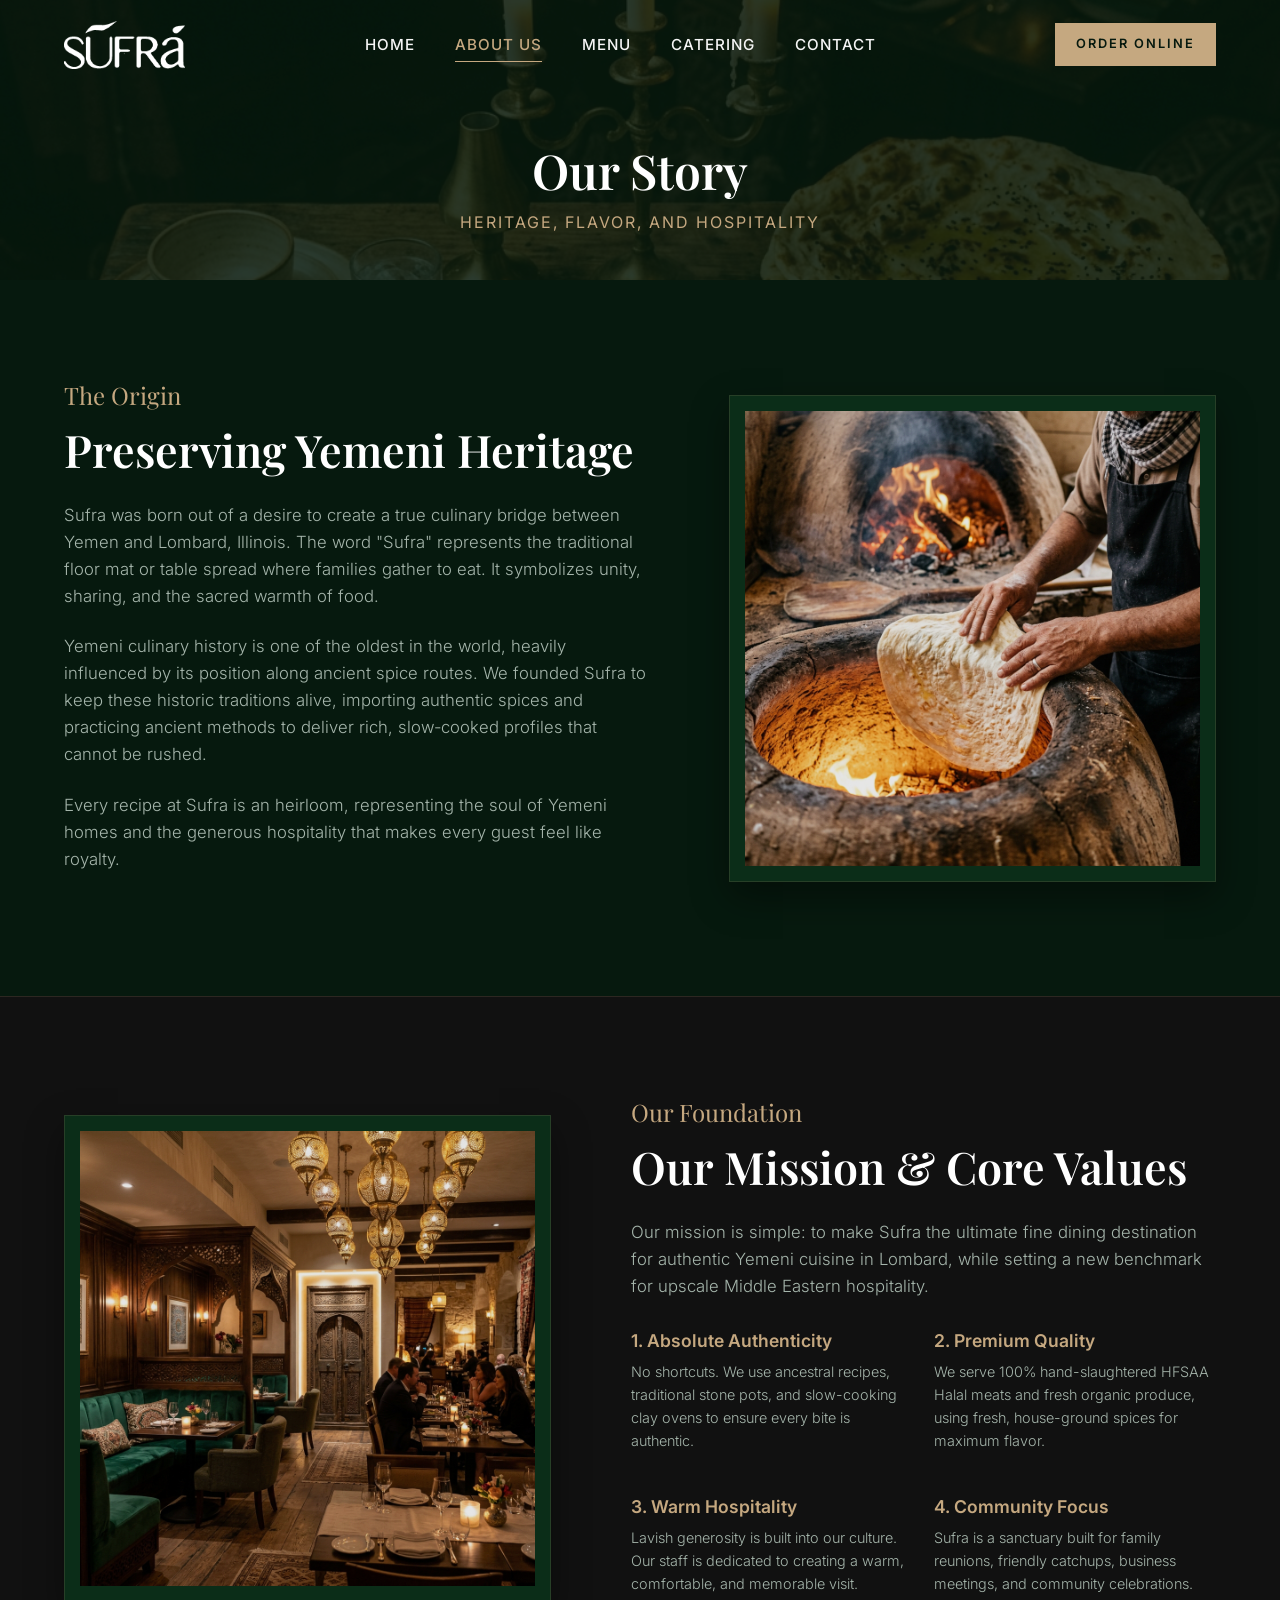
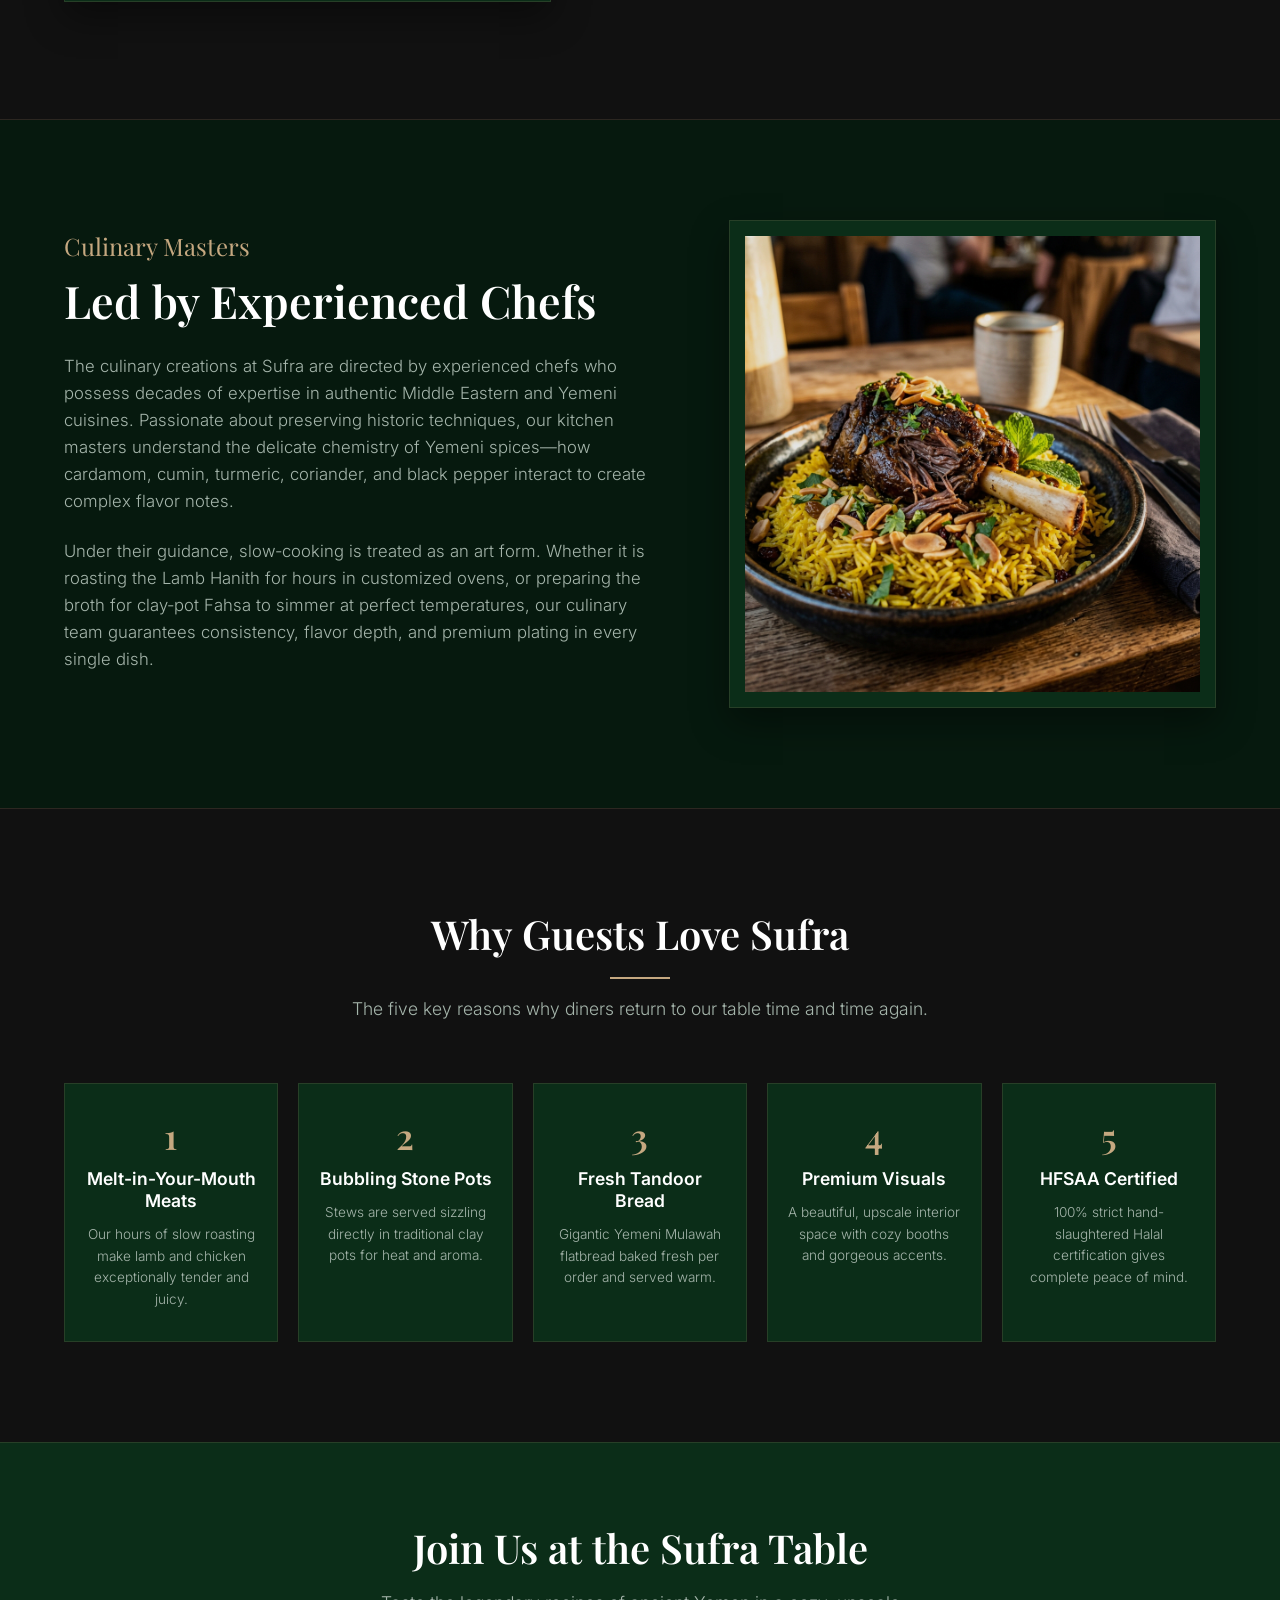
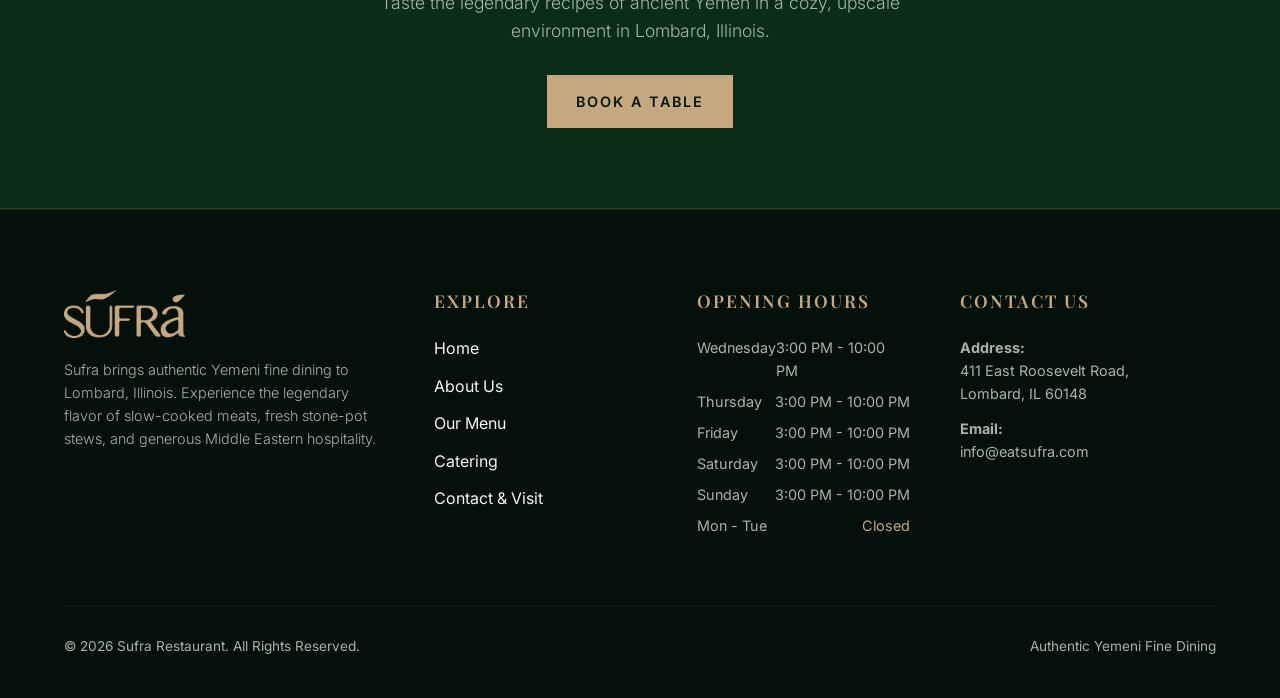
==== about.html @ 8b9525c1 "Add files via upload" ====
<!DOCTYPE html>
<html lang="en">
<head>
    <meta charset="UTF-8">
    <meta name="viewport" content="width=device-width, initial-scale=1.0">
    <title>About Us | Sufra Yemeni Fine Dining</title>
    <meta name="description" content="Learn the story, mission, and culinary philosophy behind Sufra. Discover how we preserve authentic Yemeni traditions and slow-cooking craftsmanship in Lombard, IL.">
    <link rel="stylesheet" href="css/style.css">
</head>
<body>

    <!-- Header & Navigation -->
    <header>
        <div class="container header-container">
            <a href="index.html" class="logo" id="header-logo-link">
                <img src="assets/logo_white.png" alt="Sufra Logo">
            </a>
            
            <nav>
                <ul class="nav-menu">
                    <li><a href="index.html" class="nav-link" id="nav-home">Home</a></li>
                    <li><a href="about.html" class="nav-link active" id="nav-about">About Us</a></li>
                    <li><a href="menu.html" class="nav-link" id="nav-menu">Menu</a></li>
                    <li><a href="catering.html" class="nav-link" id="nav-catering">Catering</a></li>
                    <li><a href="contact.html" class="nav-link" id="nav-contact">Contact</a></li>
                </ul>
            </nav>
            
            <div class="nav-actions">
                <a href="https://www.toasttab.com/sufra-411-east-roosevelt-road" target="_blank" class="btn btn-primary" style="padding: 10px 20px; font-size: 0.8rem;" id="nav-cta-order">Order Online</a>
                <button class="mobile-nav-toggle" aria-label="Toggle Navigation" id="mobile-toggle-btn">
                    <span></span>
                    <span></span>
                    <span></span>
                </button>
            </div>
        </div>
    </header>

    <!-- Subpage Hero Section -->
    <section class="signature-section" style="padding: 100px 0 60px 0; background-image: url('assets/hero_bg.png'); height: 280px; min-height: 280px;">
        <div class="signature-overlay" style="background-color: rgba(6, 25, 14, 0.85);"></div>
        <div class="container" style="position: relative; z-index: 2; text-align: center; padding-top: 40px;">
            <h1 style="font-size: 3rem; color: var(--white); margin-bottom: 10px;">Our Story</h1>
            <p style="color: var(--accent-gold); font-size: 1rem; letter-spacing: 2px; text-transform: uppercase;">Heritage, Flavor, and Hospitality</p>
        </div>
    </section>

    <!-- Our Story Section -->
    <section class="section-padding fade-in-section" id="story-detail-section" style="background-color: var(--dark-green-1);">
        <div class="container">
            <div class="welcome-grid">
                <div class="welcome-text">
                    <h3>The Origin</h3>
                    <h2>Preserving Yemeni Heritage</h2>
                    <p>Sufra was born out of a desire to create a true culinary bridge between Yemen and Lombard, Illinois. The word "Sufra" represents the traditional floor mat or table spread where families gather to eat. It symbolizes unity, sharing, and the sacred warmth of food.</p>
                    <p>Yemeni culinary history is one of the oldest in the world, heavily influenced by its position along ancient spice routes. We founded Sufra to keep these historic traditions alive, importing authentic spices and practicing ancient methods to deliver rich, slow-cooked profiles that cannot be rushed.</p>
                    <p>Every recipe at Sufra is an heirloom, representing the soul of Yemeni homes and the generous hospitality that makes every guest feel like royalty.</p>
                </div>
                <div class="welcome-images">
                    <div class="welcome-img-container">
                        <img src="assets/about_story.png" alt="Chef preparing Yemeni Mulawah bread">
                    </div>
                </div>
            </div>
        </div>
    </section>

    <!-- Mission and Philosophy Section -->
    <section class="section-padding fade-in-section" id="mission-section" style="background-color: var(--dark-charcoal); border-top: 1px solid var(--border-color); border-bottom: 1px solid var(--border-color);">
        <div class="container">
            <div class="welcome-grid" style="grid-template-columns: 1fr 1.2fr;">
                <div class="welcome-images">
                    <div class="welcome-img-container">
                        <img src="assets/restaurant_interior.png" alt="Sufra Restaurant Ambiance">
                    </div>
                </div>
                
                <div class="welcome-text">
                    <h3>Our Foundation</h3>
                    <h2>Our Mission & Core Values</h2>
                    <p>Our mission is simple: to make Sufra the ultimate fine dining destination for authentic Yemeni cuisine in Lombard, while setting a new benchmark for upscale Middle Eastern hospitality.</p>
                    
                    <div style="margin-top: 30px; display: grid; grid-template-columns: 1fr 1fr; gap: 20px;">
                        <div>
                            <h4 style="color: var(--accent-gold); font-family: var(--font-body); font-size: 1.1rem; margin-bottom: 8px;">1. Absolute Authenticity</h4>
                            <p style="font-size: 0.9rem; color: var(--text-muted);">No shortcuts. We use ancestral recipes, traditional stone pots, and slow-cooking clay ovens to ensure every bite is authentic.</p>
                        </div>
                        <div>
                            <h4 style="color: var(--accent-gold); font-family: var(--font-body); font-size: 1.1rem; margin-bottom: 8px;">2. Premium Quality</h4>
                            <p style="font-size: 0.9rem; color: var(--text-muted);">We serve 100% hand-slaughtered HFSAA Halal meats and fresh organic produce, using fresh, house-ground spices for maximum flavor.</p>
                        </div>
                        <div>
                            <h4 style="color: var(--accent-gold); font-family: var(--font-body); font-size: 1.1rem; margin-bottom: 8px;">3. Warm Hospitality</h4>
                            <p style="font-size: 0.9rem; color: var(--text-muted);">Lavish generosity is built into our culture. Our staff is dedicated to creating a warm, comfortable, and memorable visit.</p>
                        </div>
                        <div>
                            <h4 style="color: var(--accent-gold); font-family: var(--font-body); font-size: 1.1rem; margin-bottom: 8px;">4. Community Focus</h4>
                            <p style="font-size: 0.9rem; color: var(--text-muted);">Sufra is a sanctuary built for family reunions, friendly catchups, business meetings, and community celebrations.</p>
                        </div>
                    </div>
                </div>
            </div>
        </div>
    </section>

    <!-- Meet Our Chefs Section -->
    <section class="section-padding fade-in-section" id="chefs-section" style="background-color: var(--dark-green-1);">
        <div class="container">
            <div class="welcome-grid">
                <div class="welcome-text">
                    <h3>Culinary Masters</h3>
                    <h2>Led by Experienced Chefs</h2>
                    <p>The culinary creations at Sufra are directed by experienced chefs who possess decades of expertise in authentic Middle Eastern and Yemeni cuisines. Passionate about preserving historic techniques, our kitchen masters understand the delicate chemistry of Yemeni spices—how cardamom, cumin, turmeric, coriander, and black pepper interact to create complex flavor notes.</p>
                    <p>Under their guidance, slow-cooking is treated as an art form. Whether it is roasting the Lamb Hanith for hours in customized ovens, or preparing the broth for clay-pot Fahsa to simmer at perfect temperatures, our culinary team guarantees consistency, flavor depth, and premium plating in every single dish.</p>
                </div>
                <div class="welcome-images">
                    <div class="welcome-img-container">
                        <img src="assets/dish_lamb_hanith.png" alt="Signature Lamb Hanith Specialty">
                    </div>
                </div>
            </div>
        </div>
    </section>

    <!-- Why Guests Love Sufra Differentiators -->
    <section class="section-padding fade-in-section" id="why-love-sufra" style="background-color: var(--dark-charcoal); border-top: 1px solid var(--border-color);">
        <div class="container">
            <div class="section-header">
                <h2>Why Guests Love Sufra</h2>
                <p>The five key reasons why diners return to our table time and time again.</p>
            </div>
            
            <div class="features-grid" style="grid-template-columns: repeat(5, 1fr); gap: 20px;">
                <!-- Differentiator 1 -->
                <div class="feature-card" style="padding: 30px 20px; text-align: center;">
                    <h3 style="font-size: 2.2rem; color: var(--accent-gold); margin-bottom: 10px;">1</h3>
                    <h4 style="font-family: var(--font-body); font-size: 1.1rem; margin-bottom: 12px; color: var(--white);">Melt-in-Your-Mouth Meats</h4>
                    <p style="font-size: 0.85rem; color: var(--text-muted);">Our hours of slow roasting make lamb and chicken exceptionally tender and juicy.</p>
                </div>
                <!-- Differentiator 2 -->
                <div class="feature-card" style="padding: 30px 20px; text-align: center;">
                    <h3 style="font-size: 2.2rem; color: var(--accent-gold); margin-bottom: 10px;">2</h3>
                    <h4 style="font-family: var(--font-body); font-size: 1.1rem; margin-bottom: 12px; color: var(--white);">Bubbling Stone Pots</h4>
                    <p style="font-size: 0.85rem; color: var(--text-muted);">Stews are served sizzling directly in traditional clay pots for heat and aroma.</p>
                </div>
                <!-- Differentiator 3 -->
                <div class="feature-card" style="padding: 30px 20px; text-align: center;">
                    <h3 style="font-size: 2.2rem; color: var(--accent-gold); margin-bottom: 10px;">3</h3>
                    <h4 style="font-family: var(--font-body); font-size: 1.1rem; margin-bottom: 12px; color: var(--white);">Fresh Tandoor Bread</h4>
                    <p style="font-size: 0.85rem; color: var(--text-muted);">Gigantic Yemeni Mulawah flatbread baked fresh per order and served warm.</p>
                </div>
                <!-- Differentiator 4 -->
                <div class="feature-card" style="padding: 30px 20px; text-align: center;">
                    <h3 style="font-size: 2.2rem; color: var(--accent-gold); margin-bottom: 10px;">4</h3>
                    <h4 style="font-family: var(--font-body); font-size: 1.1rem; margin-bottom: 12px; color: var(--white);">Premium Visuals</h4>
                    <p style="font-size: 0.85rem; color: var(--text-muted);">A beautiful, upscale interior space with cozy booths and gorgeous accents.</p>
                </div>
                <!-- Differentiator 5 -->
                <div class="feature-card" style="padding: 30px 20px; text-align: center;">
                    <h3 style="font-size: 2.2rem; color: var(--accent-gold); margin-bottom: 10px;">5</h3>
                    <h4 style="font-family: var(--font-body); font-size: 1.1rem; margin-bottom: 12px; color: var(--white);">HFSAA Certified</h4>
                    <p style="font-size: 0.85rem; color: var(--text-muted);">100% strict hand-slaughtered Halal certification gives complete peace of mind.</p>
                </div>
            </div>
        </div>
    </section>

    <!-- Call to Action Reservations -->
    <section class="cta-banner fade-in-section">
        <div class="container">
            <div class="cta-banner-content">
                <h2>Join Us at the Sufra Table</h2>
                <p>Taste the legendary recipes of ancient Yemen in a cozy, upscale environment in Lombard, Illinois.</p>
                <a href="index.html#book-table" class="btn btn-primary" id="about-cta-book">Book a Table</a>
            </div>
        </div>
    </section>

    <!-- Footer -->
    <footer>
        <div class="container">
            <div class="footer-grid">
                <div class="footer-col footer-about">
                    <img src="assets/logo_gold.png" alt="Sufra Logo">
                    <p style="margin-top: 15px;">Sufra brings authentic Yemeni fine dining to Lombard, Illinois. Experience the legendary flavor of slow-cooked meats, fresh stone-pot stews, and generous Middle Eastern hospitality.</p>
                </div>
                
                <div class="footer-col">
                    <h3>Explore</h3>
                    <ul class="footer-links">
                        <li><a href="index.html" id="foot-link-home">Home</a></li>
                        <li><a href="about.html" id="foot-link-about">About Us</a></li>
                        <li><a href="menu.html" id="foot-link-menu">Our Menu</a></li>
                        <li><a href="catering.html" id="foot-link-catering">Catering</a></li>
                        <li><a href="contact.html" id="foot-link-contact">Contact & Visit</a></li>
                    </ul>
                </div>
                
                <div class="footer-col">
                    <h3>Opening Hours</h3>
                    <ul class="footer-hours-list">
                        <li><span>Wednesday</span> <span>3:00 PM - 10:00 PM</span></li>
                        <li><span>Thursday</span> <span>3:00 PM - 10:00 PM</span></li>
                        <li><span>Friday</span> <span>3:00 PM - 10:00 PM</span></li>
                        <li><span>Saturday</span> <span>3:00 PM - 10:00 PM</span></li>
                        <li><span>Sunday</span> <span>3:00 PM - 10:00 PM</span></li>
                        <li><span>Mon - Tue</span> <span style="color: var(--accent-gold);">Closed</span></li>
                    </ul>
                </div>
                
                <div class="footer-col footer-contact">
                    <h3>Contact Us</h3>
                    <p><strong>Address:</strong><br>411 East Roosevelt Road,<br>Lombard, IL 60148</p>
                    <p style="margin-top: 10px;"><strong>Email:</strong><br><a href="mailto:info@eatsufra.com" id="foot-email-link">info@eatsufra.com</a></p>
                </div>
            </div>
            
            <div class="footer-bottom">
                <p>&copy; 2026 Sufra Restaurant. All Rights Reserved.</p>
                <p>Authentic Yemeni Fine Dining</p>
            </div>
        </div>
    </footer>

    <!-- Main JavaScript -->
    <script src="js/main.js"></script>
</body>
</html>
---- css/style.css ----
/* 
   Sufra Authentic Yemeni Cuisine - Brand Design System
   Global Style Sheet
*/

@import url('https://fonts.googleapis.com/css2?family=Inter:wght@300;400;500;600;700&family=Playfair+Display:ital,wght@0,400;0,600;0,700;1,400&display=swap');

:root {
    /* Color System */
    --primary-green: #158a43;
    --primary-green-rgb: 21, 138, 67;
    --dark-green-1: #06190e;      /* Deepest dark green background */
    --dark-green-2: #0b2d18;      /* Lighter container background */
    --dark-green-3: #113f23;      /* Interactive highlights */
    --accent-gold: #c5a880;       /* Champagne Gold */
    --accent-gold-rgb: 197, 168, 128;
    --accent-gold-hover: #b4966e;
    --dark-charcoal: #111111;
    --dark-gray: #1a1a1a;
    --light-cream: #faf6f0;       /* Warm cream ivory */
    --white: #ffffff;
    --text-light: #f5f5f5;
    --text-muted: #a5b5ab;
    --border-color: rgba(197, 168, 128, 0.15);
    --border-hover: rgba(197, 168, 128, 0.4);
    
    /* Layout & Spacing */
    --container-width: 1200px;
    --header-height: 90px;
    
    /* Typography */
    --font-headings: 'Playfair Display', Georgia, serif;
    --font-body: 'Inter', system-ui, -apple-system, sans-serif;
    
    /* Transitions & Shadow */
    --transition-smooth: all 0.4s cubic-bezier(0.25, 1, 0.5, 1);
    --transition-fast: all 0.2s ease-out;
    --box-shadow-premium: 0 15px 35px rgba(0, 0, 0, 0.4);
    --glass-background: rgba(6, 25, 14, 0.75);
    --glass-border: rgba(197, 168, 128, 0.1);
}

/* 1. Base Reset & Defaults */
*, *::before, *::after {
    box-sizing: border-box;
    margin: 0;
    padding: 0;
}

html {
    scroll-behavior: smooth;
    font-size: 16px;
    background-color: var(--dark-green-1);
    color: var(--text-light);
    font-family: var(--font-body);
    -webkit-font-smoothing: antialiased;
}

body {
    overflow-x: hidden;
    line-height: 1.6;
    background-color: var(--dark-green-1);
}

/* Scrollbar Styling */
::-webkit-scrollbar {
    width: 8px;
}
::-webkit-scrollbar-track {
    background: var(--dark-green-1);
}
::-webkit-scrollbar-thumb {
    background: var(--accent-gold);
    border-radius: 4px;
}
::-webkit-scrollbar-thumb:hover {
    background: var(--accent-gold-hover);
}

/* Typography Rules */
h1, h2, h3, h4, h5, h6 {
    font-family: var(--font-headings);
    font-weight: 600;
    color: var(--white);
    line-height: 1.25;
}

a {
    color: inherit;
    text-decoration: none;
    transition: var(--transition-fast);
}

img {
    max-width: 100%;
    height: auto;
    display: block;
}

/* 2. Layout Structure */
.container {
    width: 100%;
    max-width: var(--container-width);
    margin: 0 auto;
    padding: 0 24px;
}

.section-padding {
    padding: 100px 0;
}

.text-center { text-align: center; }

/* Section Title Accent */
.section-header {
    text-align: center;
    margin-bottom: 60px;
}

.section-header h2 {
    font-size: 2.5rem;
    margin-bottom: 16px;
    position: relative;
    display: inline-block;
    padding-bottom: 20px;
}

.section-header h2::after {
    content: '';
    position: absolute;
    bottom: 0;
    left: 50%;
    transform: translateX(-50%);
    width: 60px;
    height: 2px;
    background-color: var(--accent-gold);
}

.section-header p {
    color: var(--text-muted);
    font-size: 1.1rem;
    max-width: 600px;
    margin: 0 auto;
    font-weight: 300;
}

/* 3. Header & Navigation */
header {
    position: fixed;
    top: 0;
    left: 0;
    width: 100%;
    height: var(--header-height);
    background-color: transparent;
    z-index: 1000;
    transition: var(--transition-smooth);
    border-bottom: 1px solid transparent;
}

header.scrolled {
    background-color: var(--glass-background);
    backdrop-filter: blur(15px);
    -webkit-backdrop-filter: blur(15px);
    height: 80px;
    border-bottom: 1px solid var(--glass-border);
    box-shadow: 0 4px 30px rgba(0, 0, 0, 0.2);
}

.header-container {
    display: flex;
    justify-content: space-between;
    align-items: center;
    height: 100%;
}

.logo img {
    height: 48px;
    width: auto;
    transition: var(--transition-smooth);
}

header.scrolled .logo img {
    height: 40px;
}

.nav-menu {
    display: flex;
    list-style: none;
    gap: 40px;
}

.nav-link {
    font-size: 0.95rem;
    font-weight: 500;
    letter-spacing: 1px;
    text-transform: uppercase;
    color: var(--text-light);
    position: relative;
    padding: 8px 0;
}

.nav-link::after {
    content: '';
    position: absolute;
    bottom: 0;
    left: 0;
    width: 0;
    height: 1px;
    background-color: var(--accent-gold);
    transition: var(--transition-smooth);
}

.nav-link:hover {
    color: var(--accent-gold);
}

.nav-link:hover::after,
.nav-link.active::after {
    width: 100%;
}

.nav-link.active {
    color: var(--accent-gold);
}

/* Navigation Action Buttons */
.nav-actions {
    display: flex;
    align-items: center;
    gap: 20px;
}

.mobile-nav-toggle {
    display: none;
    background: none;
    border: none;
    cursor: pointer;
    padding: 10px;
    z-index: 1100;
}

.mobile-nav-toggle span {
    display: block;
    width: 25px;
    height: 2px;
    background-color: var(--white);
    margin: 5px 0;
    transition: var(--transition-smooth);
}

/* 4. Premium Buttons */
.btn {
    display: inline-flex;
    align-items: center;
    justify-content: center;
    padding: 14px 28px;
    font-size: 0.9rem;
    font-weight: 600;
    text-transform: uppercase;
    letter-spacing: 2px;
    border-radius: 0;
    cursor: pointer;
    transition: var(--transition-smooth);
    position: relative;
    overflow: hidden;
}

.btn-primary {
    background-color: var(--accent-gold);
    color: var(--dark-green-1);
    border: 1px solid var(--accent-gold);
}

.btn-primary:hover {
    background-color: transparent;
    color: var(--accent-gold);
    box-shadow: 0 0 15px rgba(197, 168, 128, 0.4);
}

.btn-secondary {
    background-color: transparent;
    color: var(--white);
    border: 1px solid rgba(255, 255, 255, 0.3);
}

.btn-secondary:hover {
    border-color: var(--accent-gold);
    color: var(--accent-gold);
}

.btn-text {
    display: inline-flex;
    align-items: center;
    gap: 8px;
    color: var(--accent-gold);
    font-weight: 600;
    font-size: 0.95rem;
    letter-spacing: 1px;
    text-transform: uppercase;
    padding: 4px 0;
    position: relative;
}

.btn-text::after {
    content: '';
    position: absolute;
    bottom: 0;
    left: 0;
    width: 60%;
    height: 1px;
    background-color: var(--accent-gold);
    transition: var(--transition-smooth);
}

.btn-text:hover::after {
    width: 100%;
}

/* 5. Home Page - Hero Section */
.hero {
    height: 100vh;
    min-height: 700px;
    position: relative;
    display: flex;
    align-items: center;
    overflow: hidden;
    background-color: var(--dark-green-1);
}

.hero-overlay {
    position: absolute;
    top: 0;
    left: 0;
    width: 100%;
    height: 100%;
    background: linear-gradient(to right, rgba(6, 25, 14, 0.95) 30%, rgba(6, 25, 14, 0.4) 100%);
    z-index: 2;
}

.hero-bg {
    position: absolute;
    top: 0;
    left: 0;
    width: 100%;
    height: 100%;
    background-image: url('../assets/hero_bg.png');
    background-size: cover;
    background-position: center;
    z-index: 1;
    transform: scale(1.05);
    animation: zoomOut 20s infinite alternate;
}

@keyframes zoomOut {
    from { transform: scale(1.08); }
    to { transform: scale(1.0); }
}

.hero-content {
    position: relative;
    z-index: 3;
    max-width: 650px;
    padding-top: 60px;
}

.hero-tagline {
    font-size: 0.95rem;
    font-weight: 600;
    letter-spacing: 4px;
    text-transform: uppercase;
    color: var(--accent-gold);
    margin-bottom: 20px;
    display: inline-block;
}

.hero h1 {
    font-size: 4rem;
    margin-bottom: 24px;
    font-weight: 400;
    letter-spacing: -0.5px;
}

.hero h1 span {
    font-family: var(--font-headings);
    font-style: italic;
    color: var(--accent-gold);
}

.hero-desc {
    font-size: 1.15rem;
    color: var(--text-muted);
    margin-bottom: 40px;
    font-weight: 300;
    line-height: 1.7;
}

.hero-btns {
    display: flex;
    gap: 20px;
}

/* 6. Welcome Section & Heritage */
.welcome-grid {
    display: grid;
    grid-template-columns: 1.2fr 1fr;
    gap: 80px;
    align-items: center;
}

.welcome-text h3 {
    font-size: 1.5rem;
    color: var(--accent-gold);
    font-weight: 400;
    margin-bottom: 12px;
}

.welcome-text h2 {
    font-size: 2.8rem;
    margin-bottom: 24px;
}

.welcome-text p {
    color: var(--text-muted);
    margin-bottom: 24px;
    font-size: 1.05rem;
    font-weight: 300;
}

.welcome-images {
    position: relative;
}

.welcome-img-container {
    border: 1px solid var(--border-color);
    padding: 15px;
    background-color: var(--dark-green-2);
    box-shadow: var(--box-shadow-premium);
}

.welcome-img-container img {
    width: 100%;
    filter: brightness(0.9);
    transition: var(--transition-smooth);
}

.welcome-img-container:hover img {
    filter: brightness(1.0);
    transform: scale(1.02);
}

/* 7. Why Choose Sufra - Feature Cards */
.features-grid {
    display: grid;
    grid-template-columns: repeat(3, 1fr);
    gap: 30px;
}

.feature-card {
    background-color: var(--dark-green-2);
    border: 1px solid var(--border-color);
    padding: 50px 30px;
    transition: var(--transition-smooth);
    position: relative;
}

.feature-card::before {
    content: '';
    position: absolute;
    top: 0;
    left: 0;
    width: 100%;
    height: 3px;
    background-color: var(--accent-gold);
    transform: scaleX(0);
    transition: var(--transition-smooth);
    transform-origin: left;
}

.feature-card:hover {
    transform: translateY(-10px);
    border-color: var(--border-hover);
    box-shadow: var(--box-shadow-premium);
}

.feature-card:hover::before {
    transform: scaleX(1);
}

.feature-icon {
    width: 60px;
    height: 60px;
    margin-bottom: 30px;
    display: flex;
    align-items: center;
    justify-content: center;
    background: rgba(197, 168, 128, 0.08);
    border-radius: 50%;
    color: var(--accent-gold);
}

.feature-icon svg {
    width: 28px;
    height: 28px;
}

.feature-card h3 {
    font-size: 1.4rem;
    margin-bottom: 16px;
    letter-spacing: 0.5px;
}

.feature-card p {
    color: var(--text-muted);
    font-size: 0.95rem;
    font-weight: 300;
}

/* 8. Signature Experience Banner */
.signature-section {
    position: relative;
    padding: 140px 0;
    background-attachment: fixed;
    background-image: url('../assets/restaurant_interior.png');
    background-size: cover;
    background-position: center;
}

.signature-overlay {
    position: absolute;
    top: 0;
    left: 0;
    width: 100%;
    height: 100%;
    background-color: rgba(6, 25, 14, 0.9);
    z-index: 1;
}

.signature-content {
    position: relative;
    z-index: 2;
    max-width: 800px;
    margin: 0 auto;
    text-align: center;
}

.signature-content h3 {
    color: var(--accent-gold);
    font-size: 1.1rem;
    letter-spacing: 3px;
    text-transform: uppercase;
    margin-bottom: 20px;
}

.signature-content h2 {
    font-size: 3rem;
    margin-bottom: 24px;
}

.signature-content p {
    color: var(--text-light);
    font-size: 1.2rem;
    font-weight: 300;
    line-height: 1.8;
    margin-bottom: 40px;
}

/* 9. Menu Page & Dish Section */
.menu-tabs {
    display: flex;
    flex-wrap: wrap;
    justify-content: center;
    gap: 15px;
    margin-bottom: 50px;
}

.menu-tab-btn {
    background: none;
    border: 1px solid var(--border-color);
    padding: 10px 20px;
    font-family: var(--font-body);
    font-size: 0.85rem;
    text-transform: uppercase;
    letter-spacing: 1px;
    color: var(--text-light);
    cursor: pointer;
    transition: var(--transition-fast);
}

.menu-tab-btn:hover,
.menu-tab-btn.active {
    background-color: var(--accent-gold);
    border-color: var(--accent-gold);
    color: var(--dark-green-1);
}

.menu-items-grid {
    display: grid;
    grid-template-columns: repeat(2, 1fr);
    gap: 40px;
    transition: var(--transition-smooth);
}

.menu-item {
    display: flex;
    gap: 25px;
    padding: 20px;
    background-color: var(--dark-green-2);
    border: 1px solid var(--border-color);
    transition: var(--transition-smooth);
}

.menu-item:hover {
    border-color: var(--border-hover);
    transform: translateY(-5px);
    box-shadow: 0 10px 25px rgba(0, 0, 0, 0.3);
}

.menu-item-img {
    width: 110px;
    height: 110px;
    flex-shrink: 0;
    overflow: hidden;
    border: 1px solid var(--border-color);
}

.menu-item-img img {
    width: 100%;
    height: 100%;
    object-fit: cover;
    transition: var(--transition-smooth);
}

.menu-item:hover .menu-item-img img {
    transform: scale(1.1);
}

.menu-item-info {
    flex-grow: 1;
}

.menu-item-header {
    display: flex;
    justify-content: space-between;
    align-items: baseline;
    margin-bottom: 8px;
    border-bottom: 1px dashed var(--border-color);
    padding-bottom: 6px;
}

.menu-item-title {
    font-size: 1.25rem;
    font-family: var(--font-headings);
    color: var(--white);
}

.menu-item-tag {
    font-size: 0.75rem;
    color: var(--accent-gold);
    text-transform: uppercase;
    font-weight: 600;
    letter-spacing: 1px;
}

.menu-item-desc {
    color: var(--text-muted);
    font-size: 0.9rem;
    font-weight: 300;
    line-height: 1.5;
}

/* 10. Testimonials */
.testimonials-grid {
    display: grid;
    grid-template-columns: repeat(3, 1fr);
    gap: 30px;
}

.testimonial-card {
    background-color: var(--dark-green-2);
    border: 1px solid var(--border-color);
    padding: 40px 30px;
    display: flex;
    flex-direction: column;
    justify-content: space-between;
    min-height: 320px;
}

.testimonial-rating {
    color: var(--accent-gold);
    margin-bottom: 20px;
}

.testimonial-rating svg {
    width: 18px;
    height: 18px;
}

.testimonial-content {
    font-size: 1rem;
    font-style: italic;
    color: var(--text-light);
    font-weight: 300;
    margin-bottom: 24px;
    line-height: 1.6;
}

.testimonial-author {
    font-size: 0.95rem;
    font-weight: 600;
    color: var(--white);
    letter-spacing: 1px;
}

/* 11. Catering Timeline Process */
.timeline {
    position: relative;
    max-width: 800px;
    margin: 60px auto 0 auto;
}

.timeline::after {
    content: '';
    position: absolute;
    width: 2px;
    background-color: var(--border-color);
    top: 0;
    bottom: 0;
    left: 50%;
    transform: translateX(-50%);
}

.timeline-item {
    padding: 10px 40px;
    position: relative;
    width: 50%;
    margin-bottom: 30px;
}

.timeline-item::after {
    content: '';
    position: absolute;
    width: 16px;
    height: 16px;
    right: -8px;
    background-color: var(--dark-green-1);
    border: 2px solid var(--accent-gold);
    top: 15px;
    border-radius: 50%;
    z-index: 1;
}

.left-item {
    left: 0;
    text-align: right;
}

.right-item {
    left: 50%;
}

.right-item::after {
    left: -8px;
}

.timeline-content {
    background-color: var(--dark-green-2);
    border: 1px solid var(--border-color);
    padding: 24px;
    position: relative;
}

.timeline-content h3 {
    font-size: 1.25rem;
    color: var(--accent-gold);
    margin-bottom: 8px;
}

.timeline-content p {
    font-size: 0.9rem;
    color: var(--text-muted);
}

/* 12. Forms & Interactive Booking */
.contact-section-grid {
    display: grid;
    grid-template-columns: 1.2fr 1fr;
    gap: 80px;
}

.form-group {
    margin-bottom: 24px;
}

.form-row {
    display: grid;
    grid-template-columns: 1fr 1fr;
    gap: 20px;
}

label {
    display: block;
    font-size: 0.85rem;
    text-transform: uppercase;
    letter-spacing: 1px;
    color: var(--accent-gold);
    margin-bottom: 8px;
    font-weight: 500;
}

input, select, textarea {
    width: 100%;
    background-color: rgba(6, 25, 14, 0.5);
    border: 1px solid var(--border-color);
    padding: 14px;
    color: var(--white);
    font-family: var(--font-body);
    font-size: 0.95rem;
    transition: var(--transition-fast);
    outline: none;
}

input:focus, select:focus, textarea:focus {
    border-color: var(--accent-gold);
    box-shadow: 0 0 10px rgba(197, 168, 128, 0.15);
}

textarea {
    resize: vertical;
    min-height: 120px;
}

/* 13. Contact Info & Map */
.contact-info-list {
    list-style: none;
    margin-bottom: 40px;
}

.contact-info-item {
    display: flex;
    gap: 20px;
    align-items: flex-start;
    margin-bottom: 24px;
}

.contact-info-icon {
    color: var(--accent-gold);
    flex-shrink: 0;
}

.contact-info-text h3 {
    font-size: 1.1rem;
    margin-bottom: 4px;
}

.contact-info-text p {
    color: var(--text-muted);
    font-weight: 300;
}

.map-container {
    height: 300px;
    border: 1px solid var(--border-color);
    margin-top: 30px;
}

.map-container iframe {
    width: 100%;
    height: 100%;
    border: none;
    filter: invert(90%) hue-rotate(180deg) brightness(95%) contrast(90%); /* Sleek dark-mode map style */
}

/* 14. CTA Reservation Banner */
.cta-banner {
    background-color: var(--dark-green-2);
    border-top: 1px solid var(--border-color);
    border-bottom: 1px solid var(--border-color);
    text-align: center;
    padding: 80px 0;
    position: relative;
    overflow: hidden;
}

.cta-banner-content {
    max-width: 600px;
    margin: 0 auto;
}

.cta-banner h2 {
    font-size: 2.5rem;
    margin-bottom: 16px;
}

.cta-banner p {
    color: var(--text-muted);
    font-size: 1.1rem;
    margin-bottom: 30px;
    font-weight: 300;
}

/* 15. Footer */
footer {
    background-color: #041009;
    border-top: 1px solid var(--border-color);
    padding: 80px 0 40px 0;
}

.footer-grid {
    display: grid;
    grid-template-columns: 1.5fr 1fr 1fr 1.2fr;
    gap: 50px;
    margin-bottom: 60px;
}

.footer-col h3 {
    font-size: 1.1rem;
    text-transform: uppercase;
    letter-spacing: 2px;
    color: var(--accent-gold);
    margin-bottom: 24px;
}

.footer-about img {
    height: 48px;
    margin-bottom: 20px;
}

.footer-about p {
    color: var(--text-muted);
    font-size: 0.9rem;
    font-weight: 300;
    line-height: 1.6;
}

.footer-links {
    list-style: none;
}

.footer-links li {
    margin-bottom: 12px;
}

.footer-links a:hover {
    color: var(--accent-gold);
    padding-left: 5px;
}

.footer-hours-list {
    list-style: none;
}

.footer-hours-list li {
    font-size: 0.9rem;
    color: var(--text-muted);
    margin-bottom: 8px;
    display: flex;
    justify-content: space-between;
}

.footer-contact p {
    font-size: 0.9rem;
    color: var(--text-muted);
    margin-bottom: 12px;
}

.footer-bottom {
    border-top: 1px solid rgba(197, 168, 128, 0.08);
    padding-top: 30px;
    display: flex;
    justify-content: space-between;
    align-items: center;
    font-size: 0.85rem;
    color: var(--text-muted);
}

/* 16. Modal Popups (Reservation/Quote Confirm) */
.modal-overlay {
    position: fixed;
    top: 0;
    left: 0;
    width: 100%;
    height: 100%;
    background-color: rgba(6, 25, 14, 0.9);
    z-index: 2000;
    display: flex;
    align-items: center;
    justify-content: center;
    opacity: 0;
    pointer-events: none;
    transition: var(--transition-smooth);
    backdrop-filter: blur(10px);
}

.modal-overlay.active {
    opacity: 1;
    pointer-events: auto;
}

.modal-content {
    background-color: var(--dark-green-2);
    border: 1px solid var(--accent-gold);
    padding: 50px 40px;
    max-width: 500px;
    width: 90%;
    text-align: center;
    position: relative;
    transform: translateY(30px);
    transition: var(--transition-smooth);
}

.modal-overlay.active .modal-content {
    transform: translateY(0);
}

.modal-success-icon {
    width: 70px;
    height: 70px;
    background: rgba(21, 138, 67, 0.1);
    border: 2px solid var(--primary-green);
    color: var(--primary-green);
    border-radius: 50%;
    display: flex;
    align-items: center;
    justify-content: center;
    margin: 0 auto 24px auto;
}

.modal-content h3 {
    font-size: 1.8rem;
    margin-bottom: 16px;
}

.modal-content p {
    color: var(--text-muted);
    font-size: 0.95rem;
    margin-bottom: 30px;
    line-height: 1.6;
}

/* Scroll Animation Base Classes */
.fade-in-section {
    opacity: 0;
    transform: translateY(30px);
    transition: opacity 0.8s ease-out, transform 0.8s cubic-bezier(0.25, 1, 0.5, 1);
}

.fade-in-section.is-visible {
    opacity: 1;
    transform: translateY(0);
}

/* 17. Responsive Media Queries */
@media (max-width: 1024px) {
    .features-grid {
        grid-template-columns: repeat(2, 1fr);
    }
    
    .menu-items-grid {
        grid-template-columns: 1fr;
        gap: 30px;
    }
    
    .footer-grid {
        grid-template-columns: repeat(2, 1fr);
        gap: 40px;
    }
}

@media (max-width: 768px) {
    :root {
        --header-height: 75px;
    }
    
    html {
        font-size: 15px;
    }
    
    .hero h1 {
        font-size: 2.8rem;
    }
    
    .welcome-grid {
        grid-template-columns: 1fr;
        gap: 40px;
    }
    
    .contact-section-grid {
        grid-template-columns: 1fr;
        gap: 50px;
    }
    
    .mobile-nav-toggle {
        display: block;
    }
    
    .nav-menu {
        position: fixed;
        top: 0;
        right: -100%;
        width: 80%;
        max-width: 350px;
        height: 100vh;
        background-color: var(--dark-green-2);
        border-left: 1px solid var(--border-color);
        flex-direction: column;
        justify-content: center;
        align-items: center;
        gap: 30px;
        z-index: 1050;
        transition: var(--transition-smooth);
        box-shadow: -10px 0 30px rgba(0, 0, 0, 0.5);
    }
    
    .nav-menu.active {
        right: 0;
    }
    
    .mobile-nav-toggle.active span:nth-child(1) {
        transform: rotate(45deg) translate(5px, 5px);
    }
    
    .mobile-nav-toggle.active span:nth-child(2) {
        opacity: 0;
    }
    
    .mobile-nav-toggle.active span:nth-child(3) {
        transform: rotate(-45deg) translate(6px, -6px);
    }
    
    .timeline::after {
        left: 20px;
    }
    
    .timeline-item {
        width: 100%;
        padding-left: 45px;
        padding-right: 0;
        text-align: left;
    }
    
    .timeline-item::after {
        left: 12px;
        right: auto;
    }
    
    .left-item {
        text-align: left;
    }
    
    .left-item::after {
        left: 12px;
    }
}

@media (max-width: 576px) {
    .features-grid {
        grid-template-columns: 1fr;
    }
    
    .testimonials-grid {
        grid-template-columns: 1fr;
    }
    
    .footer-grid {
        grid-template-columns: 1fr;
    }
    
    .form-row {
        grid-template-columns: 1fr;
    }
    
    .hero-btns {
        flex-direction: column;
        gap: 15px;
    }
}
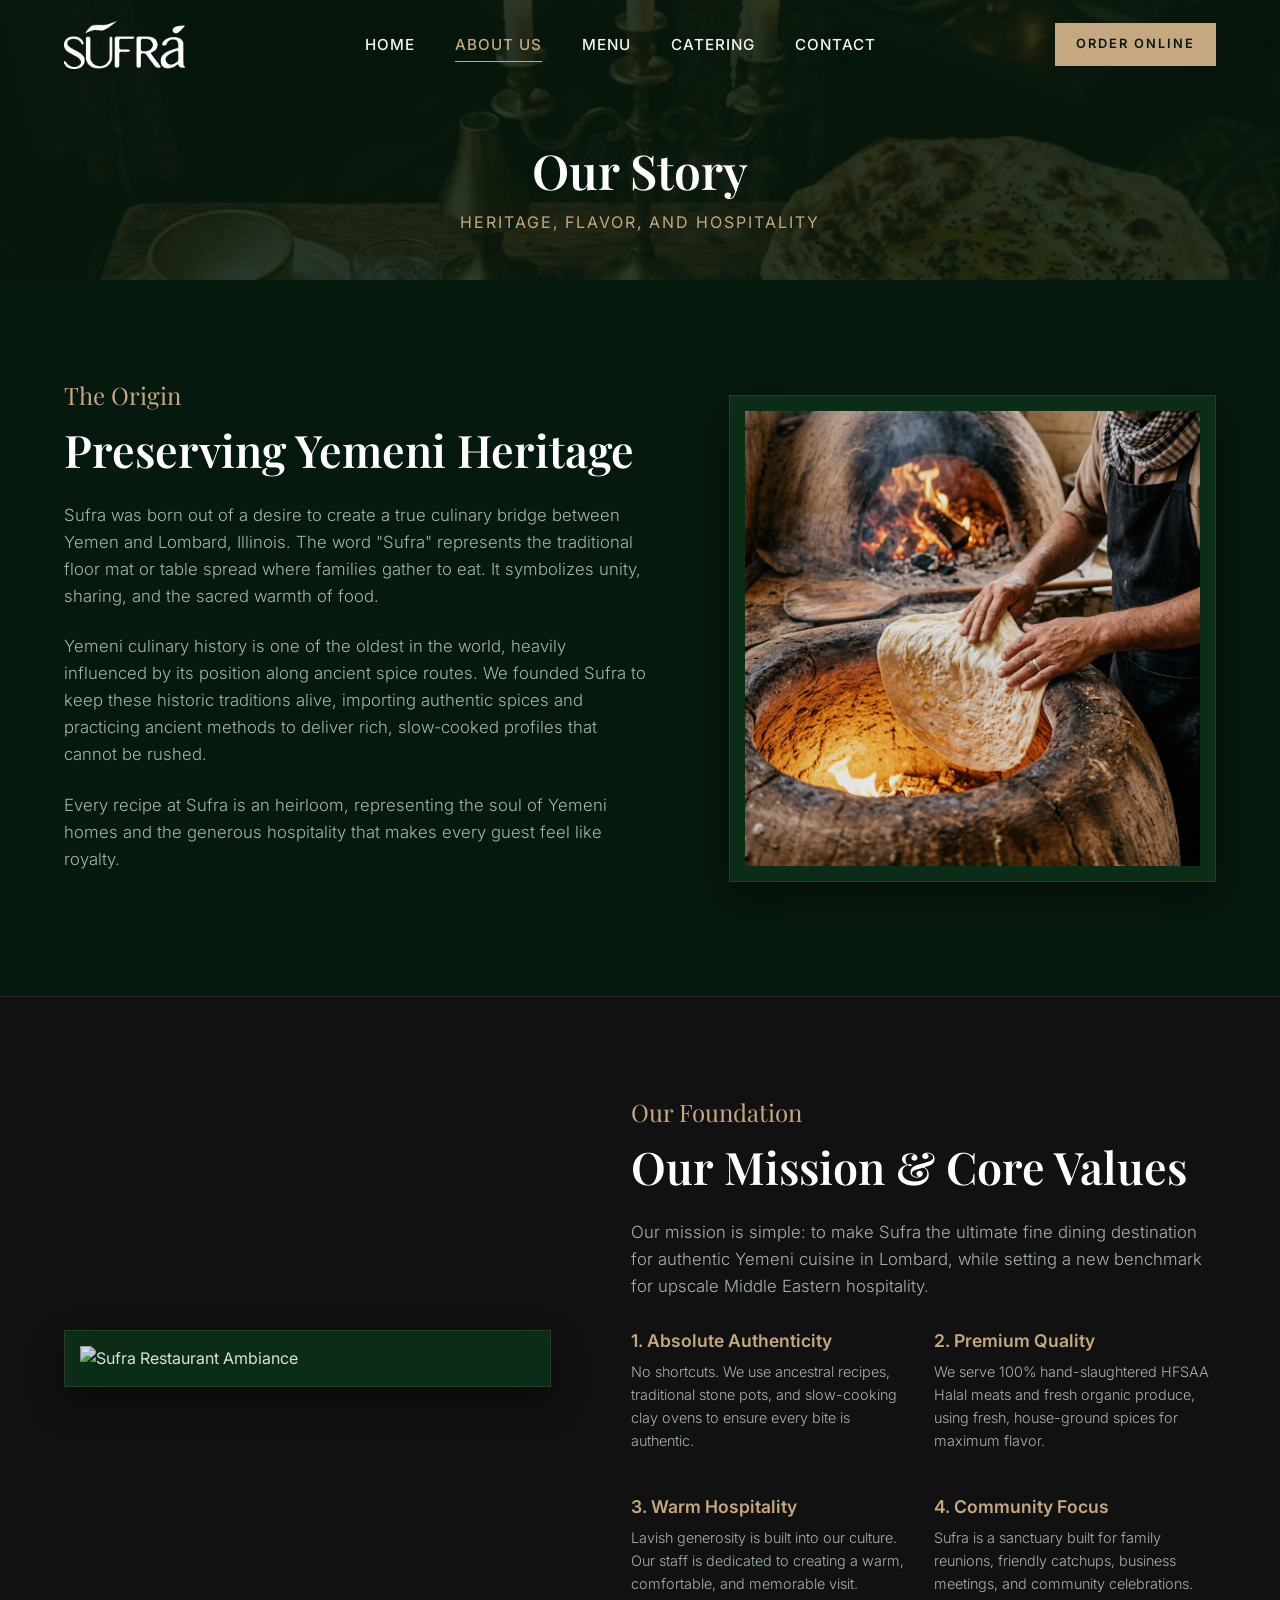
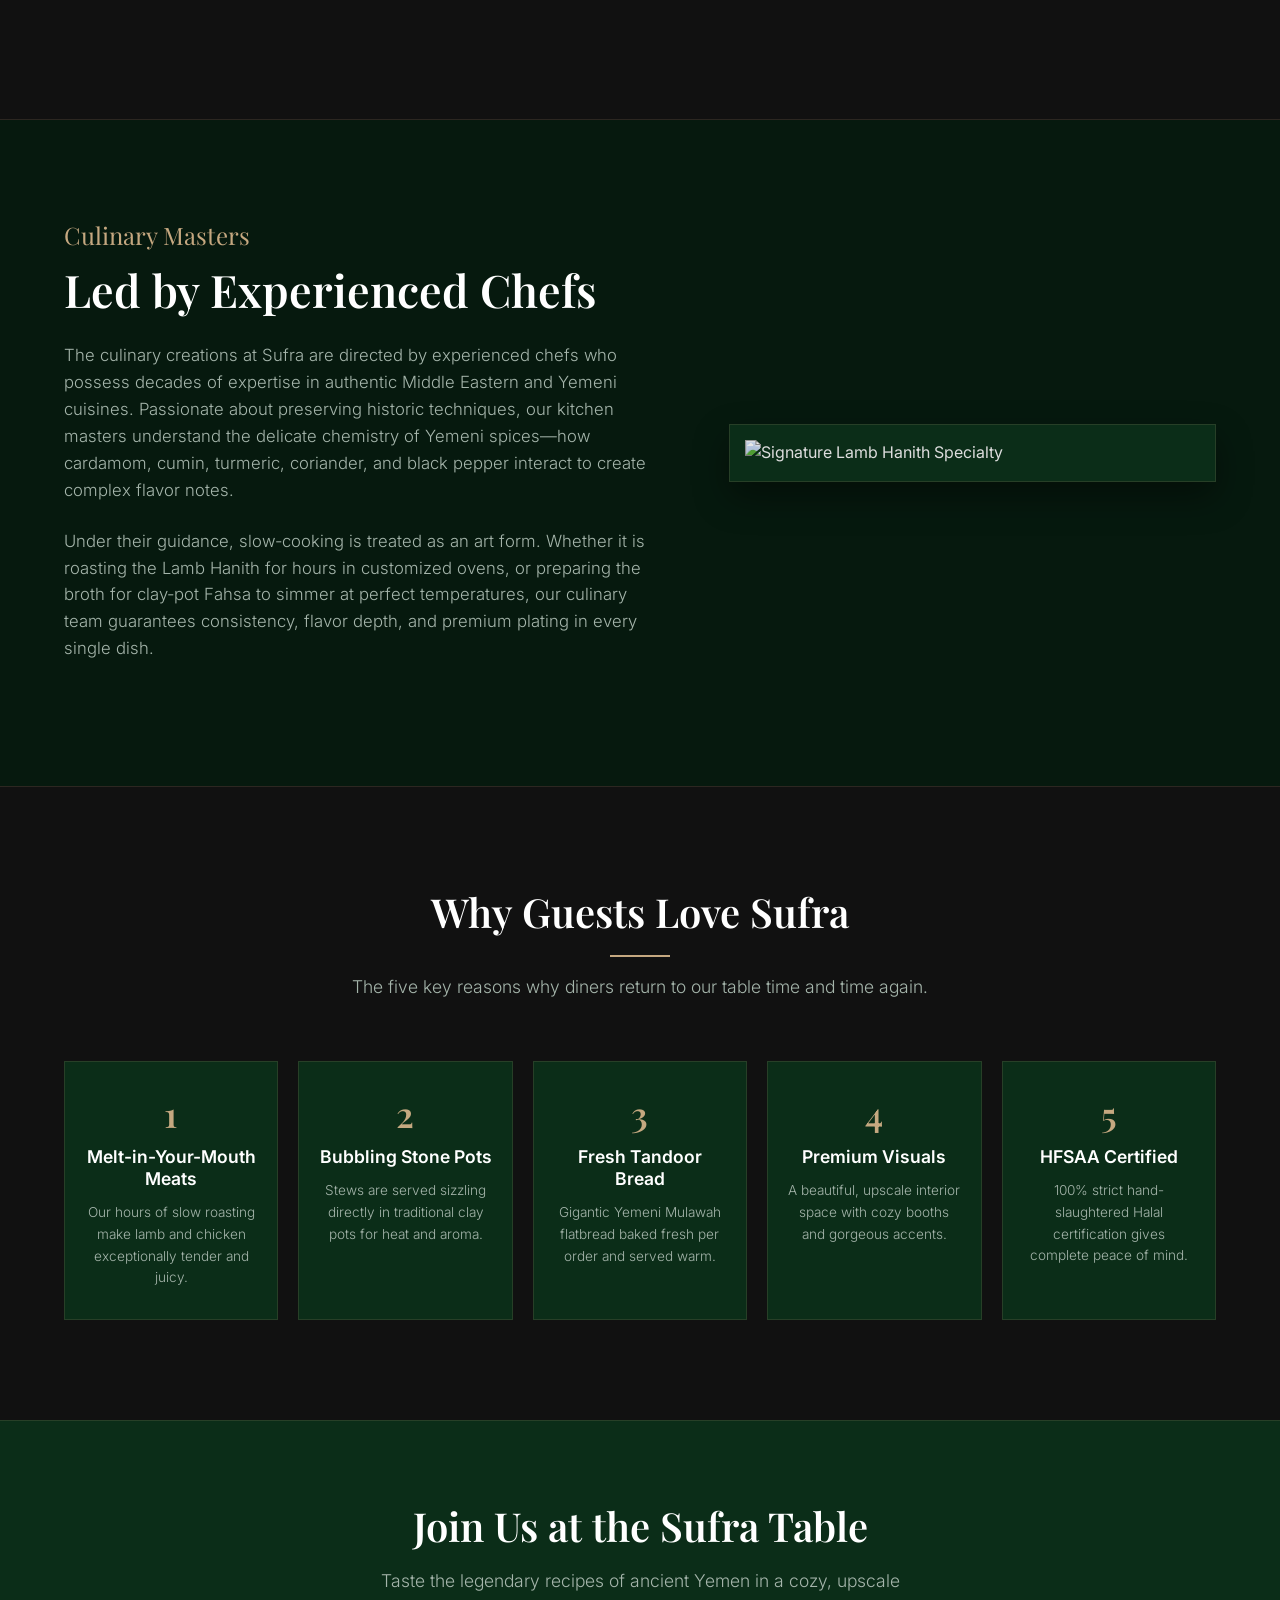
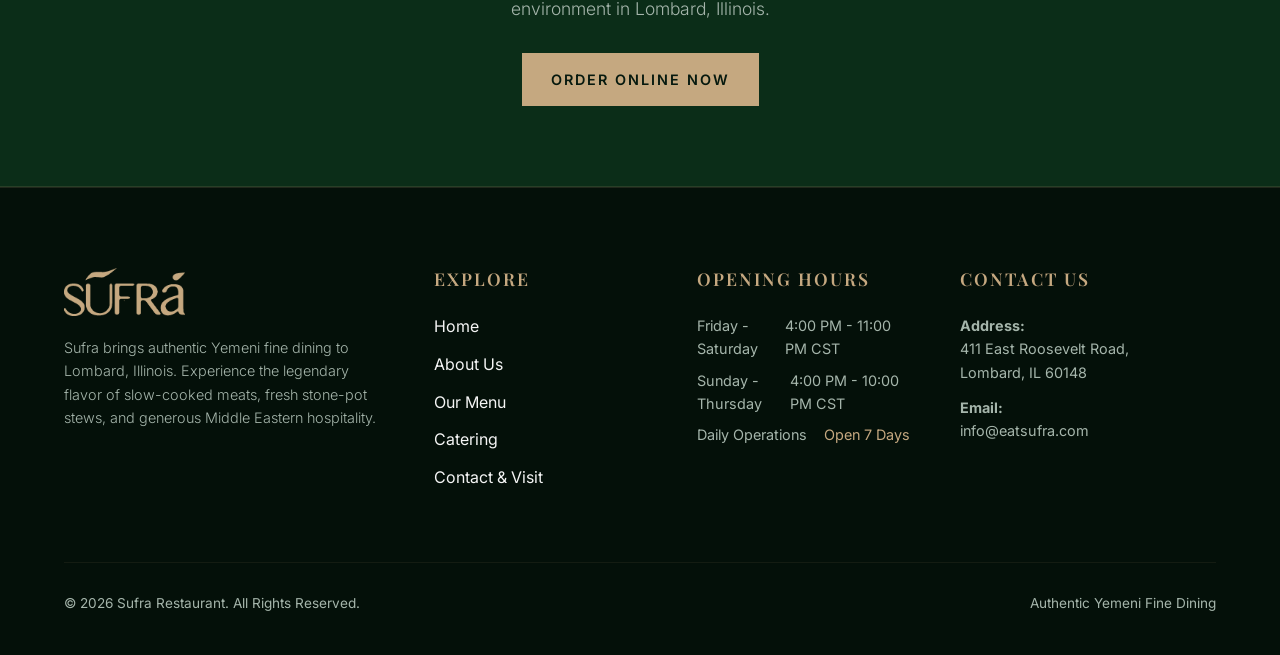
==== commit 93a50c31: "Updated Files 07.01.2026" ====
--- a/about.html
+++ b/about.html
@@ -1,229 +1,226 @@
-<!DOCTYPE html>
-<html lang="en">
-<head>
-    <meta charset="UTF-8">
-    <meta name="viewport" content="width=device-width, initial-scale=1.0">
-    <title>About Us | Sufra Yemeni Fine Dining</title>
-    <meta name="description" content="Learn the story, mission, and culinary philosophy behind Sufra. Discover how we preserve authentic Yemeni traditions and slow-cooking craftsmanship in Lombard, IL.">
-    <link rel="stylesheet" href="css/style.css">
-</head>
-<body>
-
-    <!-- Header & Navigation -->
-    <header>
-        <div class="container header-container">
-            <a href="index.html" class="logo" id="header-logo-link">
-                <img src="assets/logo_white.png" alt="Sufra Logo">
-            </a>
-            
-            <nav>
-                <ul class="nav-menu">
-                    <li><a href="index.html" class="nav-link" id="nav-home">Home</a></li>
-                    <li><a href="about.html" class="nav-link active" id="nav-about">About Us</a></li>
-                    <li><a href="menu.html" class="nav-link" id="nav-menu">Menu</a></li>
-                    <li><a href="catering.html" class="nav-link" id="nav-catering">Catering</a></li>
-                    <li><a href="contact.html" class="nav-link" id="nav-contact">Contact</a></li>
-                </ul>
-            </nav>
-            
-            <div class="nav-actions">
-                <a href="https://www.toasttab.com/sufra-411-east-roosevelt-road" target="_blank" class="btn btn-primary" style="padding: 10px 20px; font-size: 0.8rem;" id="nav-cta-order">Order Online</a>
-                <button class="mobile-nav-toggle" aria-label="Toggle Navigation" id="mobile-toggle-btn">
-                    <span></span>
-                    <span></span>
-                    <span></span>
-                </button>
-            </div>
-        </div>
-    </header>
-
-    <!-- Subpage Hero Section -->
-    <section class="signature-section" style="padding: 100px 0 60px 0; background-image: url('assets/hero_bg.png'); height: 280px; min-height: 280px;">
-        <div class="signature-overlay" style="background-color: rgba(6, 25, 14, 0.85);"></div>
-        <div class="container" style="position: relative; z-index: 2; text-align: center; padding-top: 40px;">
-            <h1 style="font-size: 3rem; color: var(--white); margin-bottom: 10px;">Our Story</h1>
-            <p style="color: var(--accent-gold); font-size: 1rem; letter-spacing: 2px; text-transform: uppercase;">Heritage, Flavor, and Hospitality</p>
-        </div>
-    </section>
-
-    <!-- Our Story Section -->
-    <section class="section-padding fade-in-section" id="story-detail-section" style="background-color: var(--dark-green-1);">
-        <div class="container">
-            <div class="welcome-grid">
-                <div class="welcome-text">
-                    <h3>The Origin</h3>
-                    <h2>Preserving Yemeni Heritage</h2>
-                    <p>Sufra was born out of a desire to create a true culinary bridge between Yemen and Lombard, Illinois. The word "Sufra" represents the traditional floor mat or table spread where families gather to eat. It symbolizes unity, sharing, and the sacred warmth of food.</p>
-                    <p>Yemeni culinary history is one of the oldest in the world, heavily influenced by its position along ancient spice routes. We founded Sufra to keep these historic traditions alive, importing authentic spices and practicing ancient methods to deliver rich, slow-cooked profiles that cannot be rushed.</p>
-                    <p>Every recipe at Sufra is an heirloom, representing the soul of Yemeni homes and the generous hospitality that makes every guest feel like royalty.</p>
-                </div>
-                <div class="welcome-images">
-                    <div class="welcome-img-container">
-                        <img src="assets/about_story.png" alt="Chef preparing Yemeni Mulawah bread">
-                    </div>
-                </div>
-            </div>
-        </div>
-    </section>
-
-    <!-- Mission and Philosophy Section -->
-    <section class="section-padding fade-in-section" id="mission-section" style="background-color: var(--dark-charcoal); border-top: 1px solid var(--border-color); border-bottom: 1px solid var(--border-color);">
-        <div class="container">
-            <div class="welcome-grid" style="grid-template-columns: 1fr 1.2fr;">
-                <div class="welcome-images">
-                    <div class="welcome-img-container">
-                        <img src="assets/restaurant_interior.png" alt="Sufra Restaurant Ambiance">
-                    </div>
-                </div>
-                
-                <div class="welcome-text">
-                    <h3>Our Foundation</h3>
-                    <h2>Our Mission & Core Values</h2>
-                    <p>Our mission is simple: to make Sufra the ultimate fine dining destination for authentic Yemeni cuisine in Lombard, while setting a new benchmark for upscale Middle Eastern hospitality.</p>
-                    
-                    <div style="margin-top: 30px; display: grid; grid-template-columns: 1fr 1fr; gap: 20px;">
-                        <div>
-                            <h4 style="color: var(--accent-gold); font-family: var(--font-body); font-size: 1.1rem; margin-bottom: 8px;">1. Absolute Authenticity</h4>
-                            <p style="font-size: 0.9rem; color: var(--text-muted);">No shortcuts. We use ancestral recipes, traditional stone pots, and slow-cooking clay ovens to ensure every bite is authentic.</p>
-                        </div>
-                        <div>
-                            <h4 style="color: var(--accent-gold); font-family: var(--font-body); font-size: 1.1rem; margin-bottom: 8px;">2. Premium Quality</h4>
-                            <p style="font-size: 0.9rem; color: var(--text-muted);">We serve 100% hand-slaughtered HFSAA Halal meats and fresh organic produce, using fresh, house-ground spices for maximum flavor.</p>
-                        </div>
-                        <div>
-                            <h4 style="color: var(--accent-gold); font-family: var(--font-body); font-size: 1.1rem; margin-bottom: 8px;">3. Warm Hospitality</h4>
-                            <p style="font-size: 0.9rem; color: var(--text-muted);">Lavish generosity is built into our culture. Our staff is dedicated to creating a warm, comfortable, and memorable visit.</p>
-                        </div>
-                        <div>
-                            <h4 style="color: var(--accent-gold); font-family: var(--font-body); font-size: 1.1rem; margin-bottom: 8px;">4. Community Focus</h4>
-                            <p style="font-size: 0.9rem; color: var(--text-muted);">Sufra is a sanctuary built for family reunions, friendly catchups, business meetings, and community celebrations.</p>
-                        </div>
-                    </div>
-                </div>
-            </div>
-        </div>
-    </section>
-
-    <!-- Meet Our Chefs Section -->
-    <section class="section-padding fade-in-section" id="chefs-section" style="background-color: var(--dark-green-1);">
-        <div class="container">
-            <div class="welcome-grid">
-                <div class="welcome-text">
-                    <h3>Culinary Masters</h3>
-                    <h2>Led by Experienced Chefs</h2>
-                    <p>The culinary creations at Sufra are directed by experienced chefs who possess decades of expertise in authentic Middle Eastern and Yemeni cuisines. Passionate about preserving historic techniques, our kitchen masters understand the delicate chemistry of Yemeni spices—how cardamom, cumin, turmeric, coriander, and black pepper interact to create complex flavor notes.</p>
-                    <p>Under their guidance, slow-cooking is treated as an art form. Whether it is roasting the Lamb Hanith for hours in customized ovens, or preparing the broth for clay-pot Fahsa to simmer at perfect temperatures, our culinary team guarantees consistency, flavor depth, and premium plating in every single dish.</p>
-                </div>
-                <div class="welcome-images">
-                    <div class="welcome-img-container">
-                        <img src="assets/dish_lamb_hanith.png" alt="Signature Lamb Hanith Specialty">
-                    </div>
-                </div>
-            </div>
-        </div>
-    </section>
-
-    <!-- Why Guests Love Sufra Differentiators -->
-    <section class="section-padding fade-in-section" id="why-love-sufra" style="background-color: var(--dark-charcoal); border-top: 1px solid var(--border-color);">
-        <div class="container">
-            <div class="section-header">
-                <h2>Why Guests Love Sufra</h2>
-                <p>The five key reasons why diners return to our table time and time again.</p>
-            </div>
-            
-            <div class="features-grid" style="grid-template-columns: repeat(5, 1fr); gap: 20px;">
-                <!-- Differentiator 1 -->
-                <div class="feature-card" style="padding: 30px 20px; text-align: center;">
-                    <h3 style="font-size: 2.2rem; color: var(--accent-gold); margin-bottom: 10px;">1</h3>
-                    <h4 style="font-family: var(--font-body); font-size: 1.1rem; margin-bottom: 12px; color: var(--white);">Melt-in-Your-Mouth Meats</h4>
-                    <p style="font-size: 0.85rem; color: var(--text-muted);">Our hours of slow roasting make lamb and chicken exceptionally tender and juicy.</p>
-                </div>
-                <!-- Differentiator 2 -->
-                <div class="feature-card" style="padding: 30px 20px; text-align: center;">
-                    <h3 style="font-size: 2.2rem; color: var(--accent-gold); margin-bottom: 10px;">2</h3>
-                    <h4 style="font-family: var(--font-body); font-size: 1.1rem; margin-bottom: 12px; color: var(--white);">Bubbling Stone Pots</h4>
-                    <p style="font-size: 0.85rem; color: var(--text-muted);">Stews are served sizzling directly in traditional clay pots for heat and aroma.</p>
-                </div>
-                <!-- Differentiator 3 -->
-                <div class="feature-card" style="padding: 30px 20px; text-align: center;">
-                    <h3 style="font-size: 2.2rem; color: var(--accent-gold); margin-bottom: 10px;">3</h3>
-                    <h4 style="font-family: var(--font-body); font-size: 1.1rem; margin-bottom: 12px; color: var(--white);">Fresh Tandoor Bread</h4>
-                    <p style="font-size: 0.85rem; color: var(--text-muted);">Gigantic Yemeni Mulawah flatbread baked fresh per order and served warm.</p>
-                </div>
-                <!-- Differentiator 4 -->
-                <div class="feature-card" style="padding: 30px 20px; text-align: center;">
-                    <h3 style="font-size: 2.2rem; color: var(--accent-gold); margin-bottom: 10px;">4</h3>
-                    <h4 style="font-family: var(--font-body); font-size: 1.1rem; margin-bottom: 12px; color: var(--white);">Premium Visuals</h4>
-                    <p style="font-size: 0.85rem; color: var(--text-muted);">A beautiful, upscale interior space with cozy booths and gorgeous accents.</p>
-                </div>
-                <!-- Differentiator 5 -->
-                <div class="feature-card" style="padding: 30px 20px; text-align: center;">
-                    <h3 style="font-size: 2.2rem; color: var(--accent-gold); margin-bottom: 10px;">5</h3>
-                    <h4 style="font-family: var(--font-body); font-size: 1.1rem; margin-bottom: 12px; color: var(--white);">HFSAA Certified</h4>
-                    <p style="font-size: 0.85rem; color: var(--text-muted);">100% strict hand-slaughtered Halal certification gives complete peace of mind.</p>
-                </div>
-            </div>
-        </div>
-    </section>
-
-    <!-- Call to Action Reservations -->
-    <section class="cta-banner fade-in-section">
-        <div class="container">
-            <div class="cta-banner-content">
-                <h2>Join Us at the Sufra Table</h2>
-                <p>Taste the legendary recipes of ancient Yemen in a cozy, upscale environment in Lombard, Illinois.</p>
-                <a href="index.html#book-table" class="btn btn-primary" id="about-cta-book">Book a Table</a>
-            </div>
-        </div>
-    </section>
-
-    <!-- Footer -->
-    <footer>
-        <div class="container">
-            <div class="footer-grid">
-                <div class="footer-col footer-about">
-                    <img src="assets/logo_gold.png" alt="Sufra Logo">
-                    <p style="margin-top: 15px;">Sufra brings authentic Yemeni fine dining to Lombard, Illinois. Experience the legendary flavor of slow-cooked meats, fresh stone-pot stews, and generous Middle Eastern hospitality.</p>
-                </div>
-                
-                <div class="footer-col">
-                    <h3>Explore</h3>
-                    <ul class="footer-links">
-                        <li><a href="index.html" id="foot-link-home">Home</a></li>
-                        <li><a href="about.html" id="foot-link-about">About Us</a></li>
-                        <li><a href="menu.html" id="foot-link-menu">Our Menu</a></li>
-                        <li><a href="catering.html" id="foot-link-catering">Catering</a></li>
-                        <li><a href="contact.html" id="foot-link-contact">Contact & Visit</a></li>
-                    </ul>
-                </div>
-                
-                <div class="footer-col">
-                    <h3>Opening Hours</h3>
-                    <ul class="footer-hours-list">
-                        <li><span>Wednesday</span> <span>3:00 PM - 10:00 PM</span></li>
-                        <li><span>Thursday</span> <span>3:00 PM - 10:00 PM</span></li>
-                        <li><span>Friday</span> <span>3:00 PM - 10:00 PM</span></li>
-                        <li><span>Saturday</span> <span>3:00 PM - 10:00 PM</span></li>
-                        <li><span>Sunday</span> <span>3:00 PM - 10:00 PM</span></li>
-                        <li><span>Mon - Tue</span> <span style="color: var(--accent-gold);">Closed</span></li>
-                    </ul>
-                </div>
-                
-                <div class="footer-col footer-contact">
-                    <h3>Contact Us</h3>
-                    <p><strong>Address:</strong><br>411 East Roosevelt Road,<br>Lombard, IL 60148</p>
-                    <p style="margin-top: 10px;"><strong>Email:</strong><br><a href="mailto:info@eatsufra.com" id="foot-email-link">info@eatsufra.com</a></p>
-                </div>
-            </div>
-            
-            <div class="footer-bottom">
-                <p>&copy; 2026 Sufra Restaurant. All Rights Reserved.</p>
-                <p>Authentic Yemeni Fine Dining</p>
-            </div>
-        </div>
-    </footer>
-
-    <!-- Main JavaScript -->
-    <script src="js/main.js"></script>
-</body>
-</html>
+<!DOCTYPE html>
+<html lang="en">
+<head>
+    <meta charset="UTF-8">
+    <meta name="viewport" content="width=device-width, initial-scale=1.0">
+    <title>Our Story & Heritage | Sufra Yemeni Restaurant Lombard IL</title>
+    <meta name="description" content="Discover the history of Sufra Yemeni Cuisine. Our experienced chefs are dedicated to cooking authentic slow-cooked Lamb Hanith and Mandi in Lombard, IL.">
+    <link rel="stylesheet" href="css/style.css">
+</head>
+<body>
+
+    <!-- Header & Navigation -->
+    <header>
+        <div class="container header-container">
+            <a href="index.html" class="logo" id="header-logo-link">
+                <img src="assets/logo_white.png" alt="Sufra Logo">
+            </a>
+            
+            <nav>
+                <ul class="nav-menu">
+                    <li><a href="index.html" class="nav-link" id="nav-home">Home</a></li>
+                    <li><a href="about.html" class="nav-link active" id="nav-about">About Us</a></li>
+                    <li><a href="menu.html" class="nav-link" id="nav-menu">Menu</a></li>
+                    <li><a href="catering.html" class="nav-link" id="nav-catering">Catering</a></li>
+                    <li><a href="contact.html" class="nav-link" id="nav-contact">Contact</a></li>
+                </ul>
+            </nav>
+            
+            <div class="nav-actions">
+                <a href="https://order.toasttab.com/online/sufra-411-east-roosevelt-road" target="_blank" class="btn btn-primary" style="padding: 10px 20px; font-size: 0.8rem;" id="nav-cta-order">Order Online</a>
+                <button class="mobile-nav-toggle" aria-label="Toggle Navigation" id="mobile-toggle-btn">
+                    <span></span>
+                    <span></span>
+                    <span></span>
+                </button>
+            </div>
+        </div>
+    </header>
+
+    <!-- Subpage Hero Section -->
+    <section class="signature-section" style="padding: 100px 0 60px 0; background-image: url('assets/hero_bg.png'); height: 280px; min-height: 280px;">
+        <div class="signature-overlay" style="background-color: rgba(6, 25, 14, 0.85);"></div>
+        <div class="container" style="position: relative; z-index: 2; text-align: center; padding-top: 40px;">
+            <h1 style="font-size: 3rem; color: var(--white); margin-bottom: 10px;">Our Story</h1>
+            <p style="color: var(--accent-gold); font-size: 1rem; letter-spacing: 2px; text-transform: uppercase;">Heritage, Flavor, and Hospitality</p>
+        </div>
+    </section>
+
+    <!-- Our Story Section -->
+    <section class="section-padding fade-in-section" id="story-detail-section" style="background-color: var(--dark-green-1);">
+        <div class="container">
+            <div class="welcome-grid">
+                <div class="welcome-text">
+                    <h3>The Origin</h3>
+                    <h2>Preserving Yemeni Heritage</h2>
+                    <p>Sufra was born out of a desire to create a true culinary bridge between Yemen and Lombard, Illinois. The word "Sufra" represents the traditional floor mat or table spread where families gather to eat. It symbolizes unity, sharing, and the sacred warmth of food.</p>
+                    <p>Yemeni culinary history is one of the oldest in the world, heavily influenced by its position along ancient spice routes. We founded Sufra to keep these historic traditions alive, importing authentic spices and practicing ancient methods to deliver rich, slow-cooked profiles that cannot be rushed.</p>
+                    <p>Every recipe at Sufra is an heirloom, representing the soul of Yemeni homes and the generous hospitality that makes every guest feel like royalty.</p>
+                </div>
+                <div class="welcome-images">
+                    <div class="welcome-img-container">
+                        <img src="assets/about_story.png" alt="Chef preparing Yemeni Mulawah bread">
+                    </div>
+                </div>
+            </div>
+        </div>
+    </section>
+
+    <!-- Mission and Philosophy Section -->
+    <section class="section-padding fade-in-section" id="mission-section" style="background-color: var(--dark-charcoal); border-top: 1px solid var(--border-color); border-bottom: 1px solid var(--border-color);">
+        <div class="container">
+            <div class="welcome-grid" style="grid-template-columns: 1fr 1.2fr;">
+                <div class="welcome-images">
+                    <div class="welcome-img-container">
+                        <img src="assets/interior/sufra_int_21.jpg" alt="Sufra Restaurant Ambiance">
+                    </div>
+                </div>
+                
+                <div class="welcome-text">
+                    <h3>Our Foundation</h3>
+                    <h2>Our Mission & Core Values</h2>
+                    <p>Our mission is simple: to make Sufra the ultimate fine dining destination for authentic Yemeni cuisine in Lombard, while setting a new benchmark for upscale Middle Eastern hospitality.</p>
+                    
+                    <div style="margin-top: 30px; display: grid; grid-template-columns: 1fr 1fr; gap: 20px;">
+                        <div>
+                            <h4 style="color: var(--accent-gold); font-family: var(--font-body); font-size: 1.1rem; margin-bottom: 8px;">1. Absolute Authenticity</h4>
+                            <p style="font-size: 0.9rem; color: var(--text-muted);">No shortcuts. We use ancestral recipes, traditional stone pots, and slow-cooking clay ovens to ensure every bite is authentic.</p>
+                        </div>
+                        <div>
+                            <h4 style="color: var(--accent-gold); font-family: var(--font-body); font-size: 1.1rem; margin-bottom: 8px;">2. Premium Quality</h4>
+                            <p style="font-size: 0.9rem; color: var(--text-muted);">We serve 100% hand-slaughtered HFSAA Halal meats and fresh organic produce, using fresh, house-ground spices for maximum flavor.</p>
+                        </div>
+                        <div>
+                            <h4 style="color: var(--accent-gold); font-family: var(--font-body); font-size: 1.1rem; margin-bottom: 8px;">3. Warm Hospitality</h4>
+                            <p style="font-size: 0.9rem; color: var(--text-muted);">Lavish generosity is built into our culture. Our staff is dedicated to creating a warm, comfortable, and memorable visit.</p>
+                        </div>
+                        <div>
+                            <h4 style="color: var(--accent-gold); font-family: var(--font-body); font-size: 1.1rem; margin-bottom: 8px;">4. Community Focus</h4>
+                            <p style="font-size: 0.9rem; color: var(--text-muted);">Sufra is a sanctuary built for family reunions, friendly catchups, business meetings, and community celebrations.</p>
+                        </div>
+                    </div>
+                </div>
+            </div>
+        </div>
+    </section>
+
+    <!-- Meet Our Chefs Section -->
+    <section class="section-padding fade-in-section" id="chefs-section" style="background-color: var(--dark-green-1);">
+        <div class="container">
+            <div class="welcome-grid">
+                <div class="welcome-text">
+                    <h3>Culinary Masters</h3>
+                    <h2>Led by Experienced Chefs</h2>
+                    <p>The culinary creations at Sufra are directed by experienced chefs who possess decades of expertise in authentic Middle Eastern and Yemeni cuisines. Passionate about preserving historic techniques, our kitchen masters understand the delicate chemistry of Yemeni spices—how cardamom, cumin, turmeric, coriander, and black pepper interact to create complex flavor notes.</p>
+                    <p>Under their guidance, slow-cooking is treated as an art form. Whether it is roasting the Lamb Hanith for hours in customized ovens, or preparing the broth for clay-pot Fahsa to simmer at perfect temperatures, our culinary team guarantees consistency, flavor depth, and premium plating in every single dish.</p>
+                </div>
+                <div class="welcome-images">
+                    <div class="welcome-img-container">
+                        <img src="assets/interior/sufra_int_22.jpg" alt="Signature Lamb Hanith Specialty">
+                    </div>
+                </div>
+            </div>
+        </div>
+    </section>
+
+    <!-- Why Guests Love Sufra Differentiators -->
+    <section class="section-padding fade-in-section" id="why-love-sufra" style="background-color: var(--dark-charcoal); border-top: 1px solid var(--border-color);">
+        <div class="container">
+            <div class="section-header">
+                <h2>Why Guests Love Sufra</h2>
+                <p>The five key reasons why diners return to our table time and time again.</p>
+            </div>
+            
+            <div class="features-grid" style="grid-template-columns: repeat(5, 1fr); gap: 20px;">
+                <!-- Differentiator 1 -->
+                <div class="feature-card" style="padding: 30px 20px; text-align: center;">
+                    <h3 style="font-size: 2.2rem; color: var(--accent-gold); margin-bottom: 10px;">1</h3>
+                    <h4 style="font-family: var(--font-body); font-size: 1.1rem; margin-bottom: 12px; color: var(--white);">Melt-in-Your-Mouth Meats</h4>
+                    <p style="font-size: 0.85rem; color: var(--text-muted);">Our hours of slow roasting make lamb and chicken exceptionally tender and juicy.</p>
+                </div>
+                <!-- Differentiator 2 -->
+                <div class="feature-card" style="padding: 30px 20px; text-align: center;">
+                    <h3 style="font-size: 2.2rem; color: var(--accent-gold); margin-bottom: 10px;">2</h3>
+                    <h4 style="font-family: var(--font-body); font-size: 1.1rem; margin-bottom: 12px; color: var(--white);">Bubbling Stone Pots</h4>
+                    <p style="font-size: 0.85rem; color: var(--text-muted);">Stews are served sizzling directly in traditional clay pots for heat and aroma.</p>
+                </div>
+                <!-- Differentiator 3 -->
+                <div class="feature-card" style="padding: 30px 20px; text-align: center;">
+                    <h3 style="font-size: 2.2rem; color: var(--accent-gold); margin-bottom: 10px;">3</h3>
+                    <h4 style="font-family: var(--font-body); font-size: 1.1rem; margin-bottom: 12px; color: var(--white);">Fresh Tandoor Bread</h4>
+                    <p style="font-size: 0.85rem; color: var(--text-muted);">Gigantic Yemeni Mulawah flatbread baked fresh per order and served warm.</p>
+                </div>
+                <!-- Differentiator 4 -->
+                <div class="feature-card" style="padding: 30px 20px; text-align: center;">
+                    <h3 style="font-size: 2.2rem; color: var(--accent-gold); margin-bottom: 10px;">4</h3>
+                    <h4 style="font-family: var(--font-body); font-size: 1.1rem; margin-bottom: 12px; color: var(--white);">Premium Visuals</h4>
+                    <p style="font-size: 0.85rem; color: var(--text-muted);">A beautiful, upscale interior space with cozy booths and gorgeous accents.</p>
+                </div>
+                <!-- Differentiator 5 -->
+                <div class="feature-card" style="padding: 30px 20px; text-align: center;">
+                    <h3 style="font-size: 2.2rem; color: var(--accent-gold); margin-bottom: 10px;">5</h3>
+                    <h4 style="font-family: var(--font-body); font-size: 1.1rem; margin-bottom: 12px; color: var(--white);">HFSAA Certified</h4>
+                    <p style="font-size: 0.85rem; color: var(--text-muted);">100% strict hand-slaughtered Halal certification gives complete peace of mind.</p>
+                </div>
+            </div>
+        </div>
+    </section>
+
+    <!-- Call to Action Reservations -->
+    <section class="cta-banner fade-in-section">
+        <div class="container">
+            <div class="cta-banner-content">
+                <h2>Join Us at the Sufra Table</h2>
+                <p>Taste the legendary recipes of ancient Yemen in a cozy, upscale environment in Lombard, Illinois.</p>
+                <a href="https://order.toasttab.com/online/sufra-411-east-roosevelt-road" target="_blank" class="btn btn-primary" id="about-cta-order">Order Online Now</a>
+            </div>
+        </div>
+    </section>
+
+    <!-- Footer -->
+    <footer>
+        <div class="container">
+            <div class="footer-grid">
+                <div class="footer-col footer-about">
+                    <img src="assets/logo_gold.png" alt="Sufra Logo">
+                    <p style="margin-top: 15px;">Sufra brings authentic Yemeni fine dining to Lombard, Illinois. Experience the legendary flavor of slow-cooked meats, fresh stone-pot stews, and generous Middle Eastern hospitality.</p>
+                </div>
+                
+                <div class="footer-col">
+                    <h3>Explore</h3>
+                    <ul class="footer-links">
+                        <li><a href="index.html" id="foot-link-home">Home</a></li>
+                        <li><a href="about.html" id="foot-link-about">About Us</a></li>
+                        <li><a href="menu.html" id="foot-link-menu">Our Menu</a></li>
+                        <li><a href="catering.html" id="foot-link-catering">Catering</a></li>
+                        <li><a href="contact.html" id="foot-link-contact">Contact & Visit</a></li>
+                    </ul>
+                </div>
+                
+                <div class="footer-col">
+                    <h3>Opening Hours</h3>
+                    <ul class="footer-hours-list">
+                        <li><span>Friday - Saturday</span> <span>4:00 PM - 11:00 PM CST</span></li>
+                        <li><span>Sunday - Thursday</span> <span>4:00 PM - 10:00 PM CST</span></li>
+                        <li><span>Daily Operations</span> <span style="color: var(--accent-gold);">Open 7 Days</span></li>
+                    </ul>
+                </div>
+                
+                <div class="footer-col footer-contact">
+                    <h3>Contact Us</h3>
+                    <p><strong>Address:</strong><br>411 East Roosevelt Road,<br>Lombard, IL 60148</p>
+                    <p style="margin-top: 10px;"><strong>Email:</strong><br><a href="mailto:info@eatsufra.com" id="foot-email-link">info@eatsufra.com</a></p>
+                </div>
+            </div>
+            
+            <div class="footer-bottom">
+                <p>&copy; 2026 Sufra Restaurant. All Rights Reserved.</p>
+                <p>Authentic Yemeni Fine Dining</p>
+            </div>
+        </div>
+    </footer>
+
+    <!-- Main JavaScript -->
+    <script src="js/main.js"></script>
+</body>
+</html>
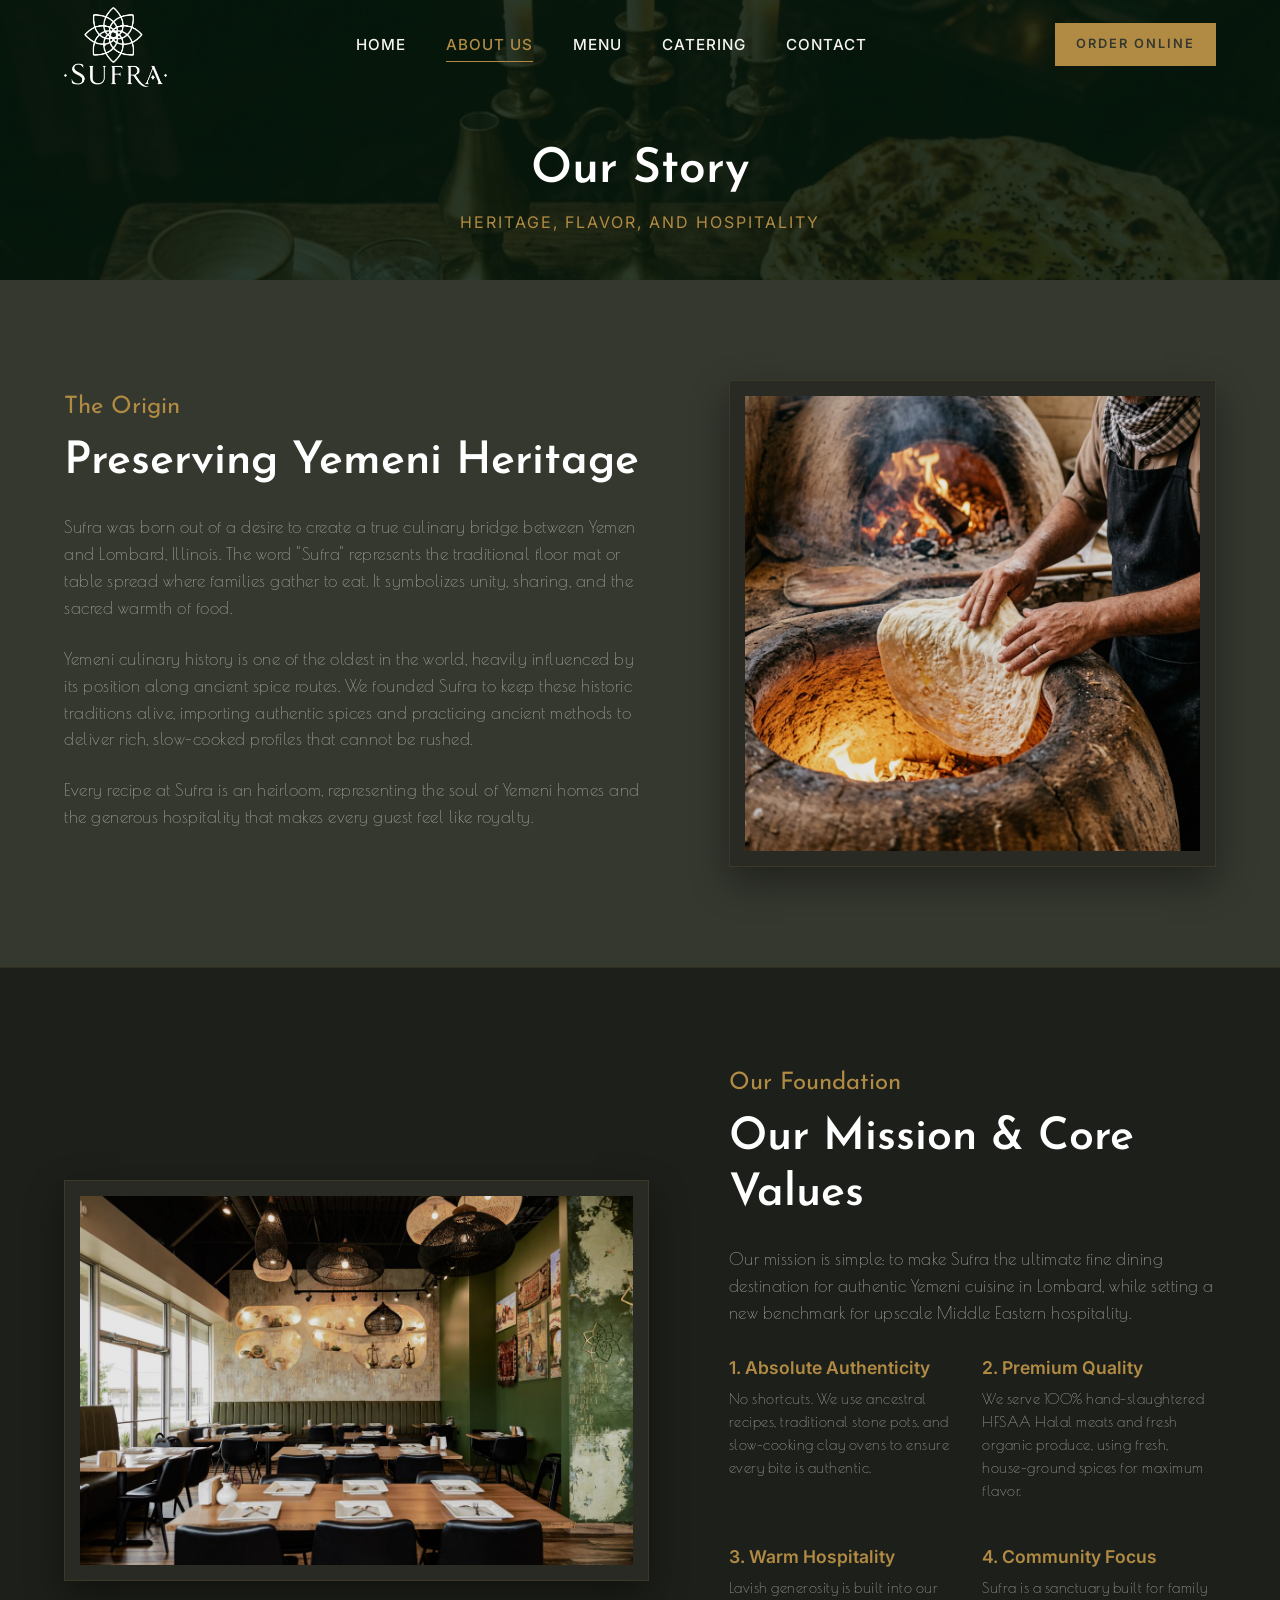
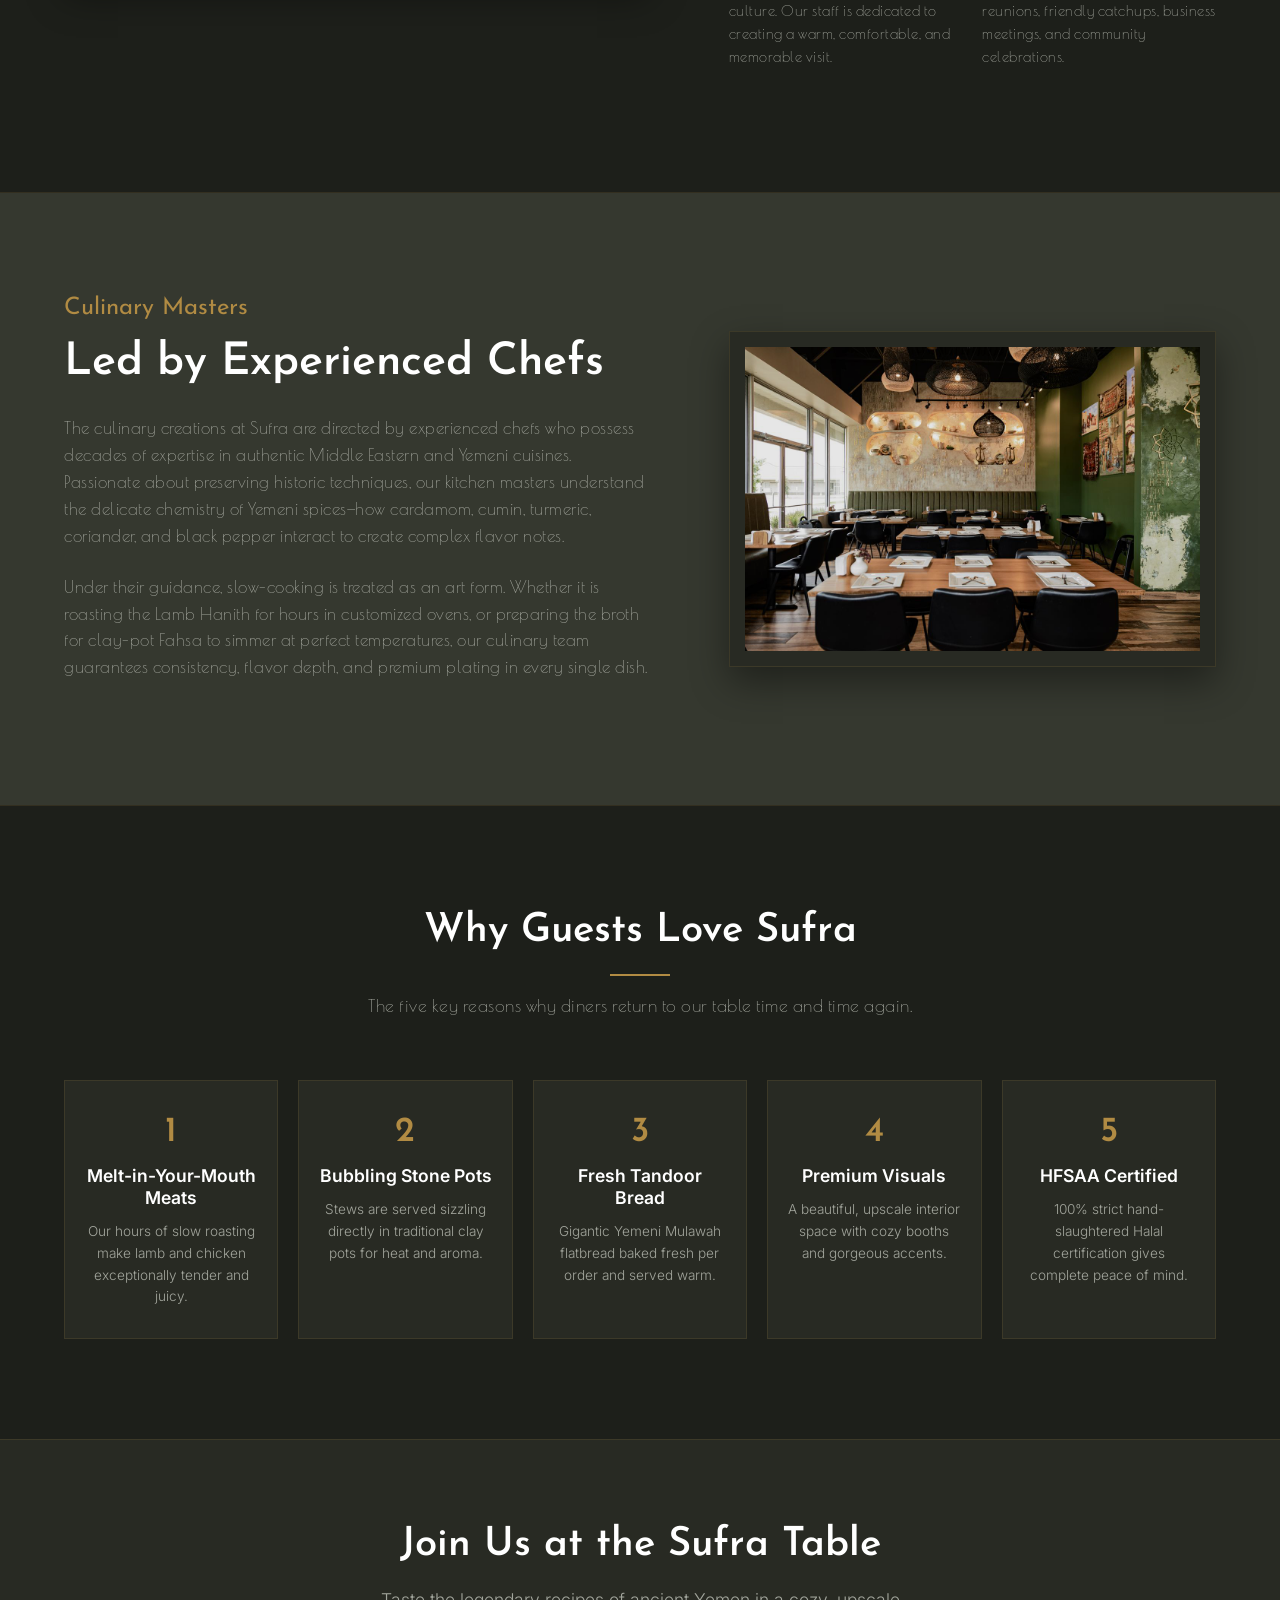
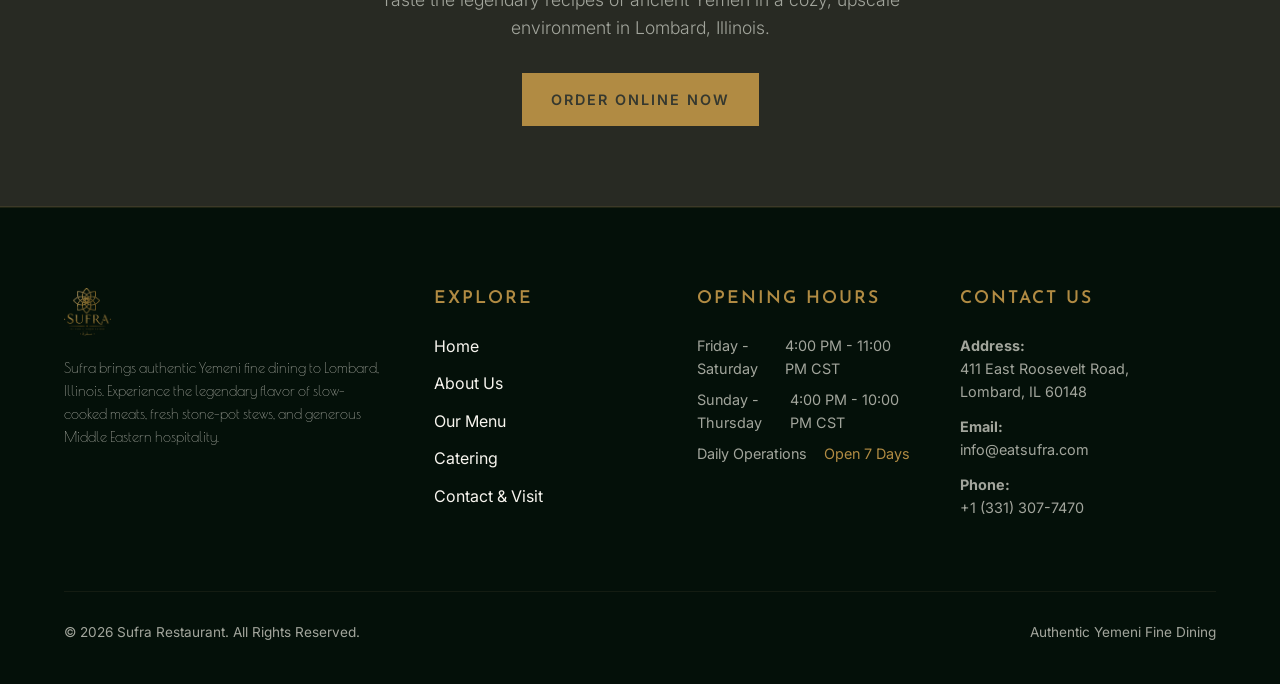
==== commit 2b711e3d: "Updated files 07/02/2026" ====
--- a/about.html
+++ b/about.html
@@ -50,7 +50,7 @@
     <section class="section-padding fade-in-section" id="story-detail-section" style="background-color: var(--dark-green-1);">
         <div class="container">
             <div class="welcome-grid">
-                <div class="welcome-text">
+                <div class="welcome-text scroll-reveal">
                     <h3>The Origin</h3>
                     <h2>Preserving Yemeni Heritage</h2>
                     <p>Sufra was born out of a desire to create a true culinary bridge between Yemen and Lombard, Illinois. The word "Sufra" represents the traditional floor mat or table spread where families gather to eat. It symbolizes unity, sharing, and the sacred warmth of food.</p>
@@ -59,7 +59,7 @@
                 </div>
                 <div class="welcome-images">
                     <div class="welcome-img-container">
-                        <img src="assets/about_story.png" alt="Chef preparing Yemeni Mulawah bread">
+                        <img loading="lazy" src="assets/about_story.png" alt="Chef preparing Yemeni Mulawah bread">
                     </div>
                 </div>
             </div>
@@ -69,19 +69,19 @@
     <!-- Mission and Philosophy Section -->
     <section class="section-padding fade-in-section" id="mission-section" style="background-color: var(--dark-charcoal); border-top: 1px solid var(--border-color); border-bottom: 1px solid var(--border-color);">
         <div class="container">
-            <div class="welcome-grid" style="grid-template-columns: 1fr 1.2fr;">
+            <div class="welcome-grid">
                 <div class="welcome-images">
                     <div class="welcome-img-container">
-                        <img src="assets/interior/sufra_int_21.jpg" alt="Sufra Restaurant Ambiance">
-                    </div>
-                </div>
-                
-                <div class="welcome-text">
+                        <img loading="lazy" src="assets/interior/sufra_int_21.jpg" alt="Sufra Restaurant Ambiance">
+                    </div>
+                </div>
+                
+                <div class="welcome-text scroll-reveal">
                     <h3>Our Foundation</h3>
                     <h2>Our Mission & Core Values</h2>
                     <p>Our mission is simple: to make Sufra the ultimate fine dining destination for authentic Yemeni cuisine in Lombard, while setting a new benchmark for upscale Middle Eastern hospitality.</p>
                     
-                    <div style="margin-top: 30px; display: grid; grid-template-columns: 1fr 1fr; gap: 20px;">
+                    <div class="about-stats-grid" style="margin-top: 30px; gap: 20px;">
                         <div>
                             <h4 style="color: var(--accent-gold); font-family: var(--font-body); font-size: 1.1rem; margin-bottom: 8px;">1. Absolute Authenticity</h4>
                             <p style="font-size: 0.9rem; color: var(--text-muted);">No shortcuts. We use ancestral recipes, traditional stone pots, and slow-cooking clay ovens to ensure every bite is authentic.</p>
@@ -108,7 +108,7 @@
     <section class="section-padding fade-in-section" id="chefs-section" style="background-color: var(--dark-green-1);">
         <div class="container">
             <div class="welcome-grid">
-                <div class="welcome-text">
+                <div class="welcome-text scroll-reveal">
                     <h3>Culinary Masters</h3>
                     <h2>Led by Experienced Chefs</h2>
                     <p>The culinary creations at Sufra are directed by experienced chefs who possess decades of expertise in authentic Middle Eastern and Yemeni cuisines. Passionate about preserving historic techniques, our kitchen masters understand the delicate chemistry of Yemeni spices—how cardamom, cumin, turmeric, coriander, and black pepper interact to create complex flavor notes.</p>
@@ -116,7 +116,7 @@
                 </div>
                 <div class="welcome-images">
                     <div class="welcome-img-container">
-                        <img src="assets/interior/sufra_int_22.jpg" alt="Signature Lamb Hanith Specialty">
+                        <img loading="lazy" src="assets/interior/sufra_int_22.jpg" alt="Signature Lamb Hanith Specialty">
                     </div>
                 </div>
             </div>
@@ -126,12 +126,12 @@
     <!-- Why Guests Love Sufra Differentiators -->
     <section class="section-padding fade-in-section" id="why-love-sufra" style="background-color: var(--dark-charcoal); border-top: 1px solid var(--border-color);">
         <div class="container">
-            <div class="section-header">
+            <div class="section-header scroll-reveal">
                 <h2>Why Guests Love Sufra</h2>
                 <p>The five key reasons why diners return to our table time and time again.</p>
             </div>
             
-            <div class="features-grid" style="grid-template-columns: repeat(5, 1fr); gap: 20px;">
+            <div class="features-grid" style="gap: 20px;">
                 <!-- Differentiator 1 -->
                 <div class="feature-card" style="padding: 30px 20px; text-align: center;">
                     <h3 style="font-size: 2.2rem; color: var(--accent-gold); margin-bottom: 10px;">1</h3>
@@ -182,7 +182,7 @@
         <div class="container">
             <div class="footer-grid">
                 <div class="footer-col footer-about">
-                    <img src="assets/logo_gold.png" alt="Sufra Logo">
+                    <img loading="lazy" src="assets/logo_gold.png" alt="Sufra Logo">
                     <p style="margin-top: 15px;">Sufra brings authentic Yemeni fine dining to Lombard, Illinois. Experience the legendary flavor of slow-cooked meats, fresh stone-pot stews, and generous Middle Eastern hospitality.</p>
                 </div>
                 
@@ -210,6 +210,7 @@
                     <h3>Contact Us</h3>
                     <p><strong>Address:</strong><br>411 East Roosevelt Road,<br>Lombard, IL 60148</p>
                     <p style="margin-top: 10px;"><strong>Email:</strong><br><a href="mailto:info@eatsufra.com" id="foot-email-link">info@eatsufra.com</a></p>
+                    <p style="margin-top: 10px;"><strong>Phone:</strong><br><a href="tel:+13313077470" id="foot-phone-link">+1 (331) 307-7470</a></p>
                 </div>
             </div>
             
--- a/css/style.css
+++ b/css/style.css
@@ -1,1176 +1,1334 @@
-/* 
-   Sufra Authentic Yemeni Cuisine - Brand Design System
-   Global Style Sheet
-*/
-
-@import url('https://fonts.googleapis.com/css2?family=Inter:wght@300;400;500;600;700&family=Playfair+Display:ital,wght@0,400;0,600;0,700;1,400&display=swap');
-
-:root {
-    /* Color System */
-    --primary-green: #158a43;
-    --primary-green-rgb: 21, 138, 67;
-    --dark-green-1: #06190e;      /* Deepest dark green background */
-    --dark-green-2: #0b2d18;      /* Lighter container background */
-    --dark-green-3: #113f23;      /* Interactive highlights */
-    --accent-gold: #c5a880;       /* Champagne Gold */
-    --accent-gold-rgb: 197, 168, 128;
-    --accent-gold-hover: #b4966e;
-    --dark-charcoal: #111111;
-    --dark-gray: #1a1a1a;
-    --light-cream: #faf6f0;       /* Warm cream ivory */
-    --white: #ffffff;
-    --text-light: #f5f5f5;
-    --text-muted: #a5b5ab;
-    --border-color: rgba(197, 168, 128, 0.15);
-    --border-hover: rgba(197, 168, 128, 0.4);
-    
-    /* Layout & Spacing */
-    --container-width: 1200px;
-    --header-height: 90px;
-    
-    /* Typography */
-    --font-headings: 'Playfair Display', Georgia, serif;
-    --font-body: 'Inter', system-ui, -apple-system, sans-serif;
-    
-    /* Transitions & Shadow */
-    --transition-smooth: all 0.4s cubic-bezier(0.25, 1, 0.5, 1);
-    --transition-fast: all 0.2s ease-out;
-    --box-shadow-premium: 0 15px 35px rgba(0, 0, 0, 0.4);
-    --glass-background: rgba(6, 25, 14, 0.75);
-    --glass-border: rgba(197, 168, 128, 0.1);
-}
-
-/* 1. Base Reset & Defaults */
-*, *::before, *::after {
-    box-sizing: border-box;
-    margin: 0;
-    padding: 0;
-}
-
-html {
-    scroll-behavior: smooth;
-    font-size: 16px;
-    background-color: var(--dark-green-1);
-    color: var(--text-light);
-    font-family: var(--font-body);
-    -webkit-font-smoothing: antialiased;
-}
-
-body {
-    overflow-x: hidden;
-    line-height: 1.6;
-    background-color: var(--dark-green-1);
-}
-
-/* Scrollbar Styling */
-::-webkit-scrollbar {
-    width: 8px;
-}
-::-webkit-scrollbar-track {
-    background: var(--dark-green-1);
-}
-::-webkit-scrollbar-thumb {
-    background: var(--accent-gold);
-    border-radius: 4px;
-}
-::-webkit-scrollbar-thumb:hover {
-    background: var(--accent-gold-hover);
-}
-
-/* Typography Rules */
-h1, h2, h3, h4, h5, h6 {
-    font-family: var(--font-headings);
-    font-weight: 600;
-    color: var(--white);
-    line-height: 1.25;
-}
-
-a {
-    color: inherit;
-    text-decoration: none;
-    transition: var(--transition-fast);
-}
-
-img {
-    max-width: 100%;
-    height: auto;
-    display: block;
-}
-
-/* 2. Layout Structure */
-.container {
-    width: 100%;
-    max-width: var(--container-width);
-    margin: 0 auto;
-    padding: 0 24px;
-}
-
-.section-padding {
-    padding: 100px 0;
-}
-
-.text-center { text-align: center; }
-
-/* Section Title Accent */
-.section-header {
-    text-align: center;
-    margin-bottom: 60px;
-}
-
-.section-header h2 {
-    font-size: 2.5rem;
-    margin-bottom: 16px;
-    position: relative;
-    display: inline-block;
-    padding-bottom: 20px;
-}
-
-.section-header h2::after {
-    content: '';
-    position: absolute;
-    bottom: 0;
-    left: 50%;
-    transform: translateX(-50%);
-    width: 60px;
-    height: 2px;
-    background-color: var(--accent-gold);
-}
-
-.section-header p {
-    color: var(--text-muted);
-    font-size: 1.1rem;
-    max-width: 600px;
-    margin: 0 auto;
-    font-weight: 300;
-}
-
-/* 3. Header & Navigation */
-header {
-    position: fixed;
-    top: 0;
-    left: 0;
-    width: 100%;
-    height: var(--header-height);
-    background-color: transparent;
-    z-index: 1000;
-    transition: var(--transition-smooth);
-    border-bottom: 1px solid transparent;
-}
-
-header.scrolled {
-    background-color: var(--glass-background);
-    backdrop-filter: blur(15px);
-    -webkit-backdrop-filter: blur(15px);
-    height: 80px;
-    border-bottom: 1px solid var(--glass-border);
-    box-shadow: 0 4px 30px rgba(0, 0, 0, 0.2);
-}
-
-.header-container {
-    display: flex;
-    justify-content: space-between;
-    align-items: center;
-    height: 100%;
-}
-
-.logo img {
-    height: 48px;
-    width: auto;
-    transition: var(--transition-smooth);
-}
-
-header.scrolled .logo img {
-    height: 40px;
-}
-
-.nav-menu {
-    display: flex;
-    list-style: none;
-    gap: 40px;
-}
-
-.nav-link {
-    font-size: 0.95rem;
-    font-weight: 500;
-    letter-spacing: 1px;
-    text-transform: uppercase;
-    color: var(--text-light);
-    position: relative;
-    padding: 8px 0;
-}
-
-.nav-link::after {
-    content: '';
-    position: absolute;
-    bottom: 0;
-    left: 0;
-    width: 0;
-    height: 1px;
-    background-color: var(--accent-gold);
-    transition: var(--transition-smooth);
-}
-
-.nav-link:hover {
-    color: var(--accent-gold);
-}
-
-.nav-link:hover::after,
-.nav-link.active::after {
-    width: 100%;
-}
-
-.nav-link.active {
-    color: var(--accent-gold);
-}
-
-/* Navigation Action Buttons */
-.nav-actions {
-    display: flex;
-    align-items: center;
-    gap: 20px;
-}
-
-.mobile-nav-toggle {
-    display: none;
-    background: none;
-    border: none;
-    cursor: pointer;
-    padding: 10px;
-    z-index: 1100;
-}
-
-.mobile-nav-toggle span {
-    display: block;
-    width: 25px;
-    height: 2px;
-    background-color: var(--white);
-    margin: 5px 0;
-    transition: var(--transition-smooth);
-}
-
-/* 4. Premium Buttons */
-.btn {
-    display: inline-flex;
-    align-items: center;
-    justify-content: center;
-    padding: 14px 28px;
-    font-size: 0.9rem;
-    font-weight: 600;
-    text-transform: uppercase;
-    letter-spacing: 2px;
-    border-radius: 0;
-    cursor: pointer;
-    transition: var(--transition-smooth);
-    position: relative;
-    overflow: hidden;
-}
-
-.btn-primary {
-    background-color: var(--accent-gold);
-    color: var(--dark-green-1);
-    border: 1px solid var(--accent-gold);
-}
-
-.btn-primary:hover {
-    background-color: transparent;
-    color: var(--accent-gold);
-    box-shadow: 0 0 15px rgba(197, 168, 128, 0.4);
-}
-
-.btn-secondary {
-    background-color: transparent;
-    color: var(--white);
-    border: 1px solid rgba(255, 255, 255, 0.3);
-}
-
-.btn-secondary:hover {
-    border-color: var(--accent-gold);
-    color: var(--accent-gold);
-}
-
-.btn-text {
-    display: inline-flex;
-    align-items: center;
-    gap: 8px;
-    color: var(--accent-gold);
-    font-weight: 600;
-    font-size: 0.95rem;
-    letter-spacing: 1px;
-    text-transform: uppercase;
-    padding: 4px 0;
-    position: relative;
-}
-
-.btn-text::after {
-    content: '';
-    position: absolute;
-    bottom: 0;
-    left: 0;
-    width: 60%;
-    height: 1px;
-    background-color: var(--accent-gold);
-    transition: var(--transition-smooth);
-}
-
-.btn-text:hover::after {
-    width: 100%;
-}
-
-/* 5. Home Page - Hero Section */
-.hero {
-    height: 100vh;
-    min-height: 700px;
-    position: relative;
-    display: flex;
-    align-items: center;
-    overflow: hidden;
-    background-color: var(--dark-green-1);
-}
-
-.hero-overlay {
-    position: absolute;
-    top: 0;
-    left: 0;
-    width: 100%;
-    height: 100%;
-    background: linear-gradient(to right, rgba(6, 25, 14, 0.95) 30%, rgba(6, 25, 14, 0.4) 100%);
-    z-index: 2;
-}
-
-.hero-bg {
-    position: absolute;
-    top: 0;
-    left: 0;
-    width: 100%;
-    height: 100%;
-    background-image: url('../assets/hero_bg.png');
-    background-size: cover;
-    background-position: center;
-    z-index: 1;
-    transform: scale(1.05);
-    animation: zoomOut 20s infinite alternate;
-}
-
-@keyframes zoomOut {
-    from { transform: scale(1.08); }
-    to { transform: scale(1.0); }
-}
-
-.hero-content {
-    position: relative;
-    z-index: 3;
-    max-width: 650px;
-    padding-top: 60px;
-}
-
-.hero-tagline {
-    font-size: 0.95rem;
-    font-weight: 600;
-    letter-spacing: 4px;
-    text-transform: uppercase;
-    color: var(--accent-gold);
-    margin-bottom: 20px;
-    display: inline-block;
-}
-
-.hero h1 {
-    font-size: 4rem;
-    margin-bottom: 24px;
-    font-weight: 400;
-    letter-spacing: -0.5px;
-}
-
-.hero h1 span {
-    font-family: var(--font-headings);
-    font-style: italic;
-    color: var(--accent-gold);
-}
-
-.hero-desc {
-    font-size: 1.15rem;
-    color: var(--text-muted);
-    margin-bottom: 40px;
-    font-weight: 300;
-    line-height: 1.7;
-}
-
-.hero-btns {
-    display: flex;
-    gap: 20px;
-}
-
-/* 6. Welcome Section & Heritage */
-.welcome-grid {
-    display: grid;
-    grid-template-columns: 1.2fr 1fr;
-    gap: 80px;
-    align-items: center;
-}
-
-.welcome-text h3 {
-    font-size: 1.5rem;
-    color: var(--accent-gold);
-    font-weight: 400;
-    margin-bottom: 12px;
-}
-
-.welcome-text h2 {
-    font-size: 2.8rem;
-    margin-bottom: 24px;
-}
-
-.welcome-text p {
-    color: var(--text-muted);
-    margin-bottom: 24px;
-    font-size: 1.05rem;
-    font-weight: 300;
-}
-
-.welcome-images {
-    position: relative;
-}
-
-.welcome-img-container {
-    border: 1px solid var(--border-color);
-    padding: 15px;
-    background-color: var(--dark-green-2);
-    box-shadow: var(--box-shadow-premium);
-}
-
-.welcome-img-container img {
-    width: 100%;
-    filter: brightness(0.9);
-    transition: var(--transition-smooth);
-}
-
-.welcome-img-container:hover img {
-    filter: brightness(1.0);
-    transform: scale(1.02);
-}
-
-/* 7. Why Choose Sufra - Feature Cards */
-.features-grid {
-    display: grid;
-    grid-template-columns: repeat(3, 1fr);
-    gap: 30px;
-}
-
-.feature-card {
-    background-color: var(--dark-green-2);
-    border: 1px solid var(--border-color);
-    padding: 50px 30px;
-    transition: var(--transition-smooth);
-    position: relative;
-}
-
-.feature-card::before {
-    content: '';
-    position: absolute;
-    top: 0;
-    left: 0;
-    width: 100%;
-    height: 3px;
-    background-color: var(--accent-gold);
-    transform: scaleX(0);
-    transition: var(--transition-smooth);
-    transform-origin: left;
-}
-
-.feature-card:hover {
-    transform: translateY(-10px);
-    border-color: var(--border-hover);
-    box-shadow: var(--box-shadow-premium);
-}
-
-.feature-card:hover::before {
-    transform: scaleX(1);
-}
-
-.feature-icon {
-    width: 60px;
-    height: 60px;
-    margin-bottom: 30px;
-    display: flex;
-    align-items: center;
-    justify-content: center;
-    background: rgba(197, 168, 128, 0.08);
-    border-radius: 50%;
-    color: var(--accent-gold);
-}
-
-.feature-icon svg {
-    width: 28px;
-    height: 28px;
-}
-
-.feature-card h3 {
-    font-size: 1.4rem;
-    margin-bottom: 16px;
-    letter-spacing: 0.5px;
-}
-
-.feature-card p {
-    color: var(--text-muted);
-    font-size: 0.95rem;
-    font-weight: 300;
-}
-
-/* 8. Signature Experience Banner */
-.signature-section {
-    position: relative;
-    padding: 140px 0;
-    background-attachment: fixed;
-    background-image: url('../assets/restaurant_interior.png');
-    background-size: cover;
-    background-position: center;
-}
-
-.signature-overlay {
-    position: absolute;
-    top: 0;
-    left: 0;
-    width: 100%;
-    height: 100%;
-    background-color: rgba(6, 25, 14, 0.9);
-    z-index: 1;
-}
-
-.signature-content {
-    position: relative;
-    z-index: 2;
-    max-width: 800px;
-    margin: 0 auto;
-    text-align: center;
-}
-
-.signature-content h3 {
-    color: var(--accent-gold);
-    font-size: 1.1rem;
-    letter-spacing: 3px;
-    text-transform: uppercase;
-    margin-bottom: 20px;
-}
-
-.signature-content h2 {
-    font-size: 3rem;
-    margin-bottom: 24px;
-}
-
-.signature-content p {
-    color: var(--text-light);
-    font-size: 1.2rem;
-    font-weight: 300;
-    line-height: 1.8;
-    margin-bottom: 40px;
-}
-
-/* 9. Menu Page & Dish Section */
-.menu-tabs {
-    display: flex;
-    flex-wrap: wrap;
-    justify-content: center;
-    gap: 15px;
-    margin-bottom: 50px;
-}
-
-.menu-tab-btn {
-    background: none;
-    border: 1px solid var(--border-color);
-    padding: 10px 20px;
-    font-family: var(--font-body);
-    font-size: 0.85rem;
-    text-transform: uppercase;
-    letter-spacing: 1px;
-    color: var(--text-light);
-    cursor: pointer;
-    transition: var(--transition-fast);
-}
-
-.menu-tab-btn:hover,
-.menu-tab-btn.active {
-    background-color: var(--accent-gold);
-    border-color: var(--accent-gold);
-    color: var(--dark-green-1);
-}
-
-.menu-items-grid {
-    display: grid;
-    grid-template-columns: repeat(2, 1fr);
-    gap: 40px;
-    transition: var(--transition-smooth);
-}
-
-.menu-item {
-    display: flex;
-    gap: 25px;
-    padding: 20px;
-    background-color: var(--dark-green-2);
-    border: 1px solid var(--border-color);
-    transition: var(--transition-smooth);
-}
-
-.menu-item:hover {
-    border-color: var(--border-hover);
-    transform: translateY(-5px);
-    box-shadow: 0 10px 25px rgba(0, 0, 0, 0.3);
-}
-
-.menu-item-img {
-    width: 110px;
-    height: 110px;
-    flex-shrink: 0;
-    overflow: hidden;
-    border: 1px solid var(--border-color);
-}
-
-.menu-item-img img {
-    width: 100%;
-    height: 100%;
-    object-fit: cover;
-    transition: var(--transition-smooth);
-}
-
-.menu-item:hover .menu-item-img img {
-    transform: scale(1.1);
-}
-
-.menu-item-info {
-    flex-grow: 1;
-}
-
-.menu-item-header {
-    display: flex;
-    justify-content: space-between;
-    align-items: baseline;
-    margin-bottom: 8px;
-    border-bottom: 1px dashed var(--border-color);
-    padding-bottom: 6px;
-}
-
-.menu-item-title {
-    font-size: 1.25rem;
-    font-family: var(--font-headings);
-    color: var(--white);
-}
-
-.menu-item-tag {
-    font-size: 0.75rem;
-    color: var(--accent-gold);
-    text-transform: uppercase;
-    font-weight: 600;
-    letter-spacing: 1px;
-}
-
-.menu-item-desc {
-    color: var(--text-muted);
-    font-size: 0.9rem;
-    font-weight: 300;
-    line-height: 1.5;
-}
-
-/* 10. Testimonials */
-.testimonials-grid {
-    display: grid;
-    grid-template-columns: repeat(3, 1fr);
-    gap: 30px;
-}
-
-.testimonial-card {
-    background-color: var(--dark-green-2);
-    border: 1px solid var(--border-color);
-    padding: 40px 30px;
-    display: flex;
-    flex-direction: column;
-    justify-content: space-between;
-    min-height: 320px;
-}
-
-.testimonial-rating {
-    color: var(--accent-gold);
-    margin-bottom: 20px;
-}
-
-.testimonial-rating svg {
-    width: 18px;
-    height: 18px;
-}
-
-.testimonial-content {
-    font-size: 1rem;
-    font-style: italic;
-    color: var(--text-light);
-    font-weight: 300;
-    margin-bottom: 24px;
-    line-height: 1.6;
-}
-
-.testimonial-author {
-    font-size: 0.95rem;
-    font-weight: 600;
-    color: var(--white);
-    letter-spacing: 1px;
-}
-
-/* 11. Catering Timeline Process */
-.timeline {
-    position: relative;
-    max-width: 800px;
-    margin: 60px auto 0 auto;
-}
-
-.timeline::after {
-    content: '';
-    position: absolute;
-    width: 2px;
-    background-color: var(--border-color);
-    top: 0;
-    bottom: 0;
-    left: 50%;
-    transform: translateX(-50%);
-}
-
-.timeline-item {
-    padding: 10px 40px;
-    position: relative;
-    width: 50%;
-    margin-bottom: 30px;
-}
-
-.timeline-item::after {
-    content: '';
-    position: absolute;
-    width: 16px;
-    height: 16px;
-    right: -8px;
-    background-color: var(--dark-green-1);
-    border: 2px solid var(--accent-gold);
-    top: 15px;
-    border-radius: 50%;
-    z-index: 1;
-}
-
-.left-item {
-    left: 0;
-    text-align: right;
-}
-
-.right-item {
-    left: 50%;
-}
-
-.right-item::after {
-    left: -8px;
-}
-
-.timeline-content {
-    background-color: var(--dark-green-2);
-    border: 1px solid var(--border-color);
-    padding: 24px;
-    position: relative;
-}
-
-.timeline-content h3 {
-    font-size: 1.25rem;
-    color: var(--accent-gold);
-    margin-bottom: 8px;
-}
-
-.timeline-content p {
-    font-size: 0.9rem;
-    color: var(--text-muted);
-}
-
-/* 12. Forms & Interactive Booking */
-.contact-section-grid {
-    display: grid;
-    grid-template-columns: 1.2fr 1fr;
-    gap: 80px;
-}
-
-.form-group {
-    margin-bottom: 24px;
-}
-
-.form-row {
-    display: grid;
-    grid-template-columns: 1fr 1fr;
-    gap: 20px;
-}
-
-label {
-    display: block;
-    font-size: 0.85rem;
-    text-transform: uppercase;
-    letter-spacing: 1px;
-    color: var(--accent-gold);
-    margin-bottom: 8px;
-    font-weight: 500;
-}
-
-input, select, textarea {
-    width: 100%;
-    background-color: rgba(6, 25, 14, 0.5);
-    border: 1px solid var(--border-color);
-    padding: 14px;
-    color: var(--white);
-    font-family: var(--font-body);
-    font-size: 0.95rem;
-    transition: var(--transition-fast);
-    outline: none;
-}
-
-input:focus, select:focus, textarea:focus {
-    border-color: var(--accent-gold);
-    box-shadow: 0 0 10px rgba(197, 168, 128, 0.15);
-}
-
-textarea {
-    resize: vertical;
-    min-height: 120px;
-}
-
-/* 13. Contact Info & Map */
-.contact-info-list {
-    list-style: none;
-    margin-bottom: 40px;
-}
-
-.contact-info-item {
-    display: flex;
-    gap: 20px;
-    align-items: flex-start;
-    margin-bottom: 24px;
-}
-
-.contact-info-icon {
-    color: var(--accent-gold);
-    flex-shrink: 0;
-}
-
-.contact-info-text h3 {
-    font-size: 1.1rem;
-    margin-bottom: 4px;
-}
-
-.contact-info-text p {
-    color: var(--text-muted);
-    font-weight: 300;
-}
-
-.map-container {
-    height: 300px;
-    border: 1px solid var(--border-color);
-    margin-top: 30px;
-}
-
-.map-container iframe {
-    width: 100%;
-    height: 100%;
-    border: none;
-    filter: invert(90%) hue-rotate(180deg) brightness(95%) contrast(90%); /* Sleek dark-mode map style */
-}
-
-/* 14. CTA Reservation Banner */
-.cta-banner {
-    background-color: var(--dark-green-2);
-    border-top: 1px solid var(--border-color);
-    border-bottom: 1px solid var(--border-color);
-    text-align: center;
-    padding: 80px 0;
-    position: relative;
-    overflow: hidden;
-}
-
-.cta-banner-content {
-    max-width: 600px;
-    margin: 0 auto;
-}
-
-.cta-banner h2 {
-    font-size: 2.5rem;
-    margin-bottom: 16px;
-}
-
-.cta-banner p {
-    color: var(--text-muted);
-    font-size: 1.1rem;
-    margin-bottom: 30px;
-    font-weight: 300;
-}
-
-/* 15. Footer */
-footer {
-    background-color: #041009;
-    border-top: 1px solid var(--border-color);
-    padding: 80px 0 40px 0;
-}
-
-.footer-grid {
-    display: grid;
-    grid-template-columns: 1.5fr 1fr 1fr 1.2fr;
-    gap: 50px;
-    margin-bottom: 60px;
-}
-
-.footer-col h3 {
-    font-size: 1.1rem;
-    text-transform: uppercase;
-    letter-spacing: 2px;
-    color: var(--accent-gold);
-    margin-bottom: 24px;
-}
-
-.footer-about img {
-    height: 48px;
-    margin-bottom: 20px;
-}
-
-.footer-about p {
-    color: var(--text-muted);
-    font-size: 0.9rem;
-    font-weight: 300;
-    line-height: 1.6;
-}
-
-.footer-links {
-    list-style: none;
-}
-
-.footer-links li {
-    margin-bottom: 12px;
-}
-
-.footer-links a:hover {
-    color: var(--accent-gold);
-    padding-left: 5px;
-}
-
-.footer-hours-list {
-    list-style: none;
-}
-
-.footer-hours-list li {
-    font-size: 0.9rem;
-    color: var(--text-muted);
-    margin-bottom: 8px;
-    display: flex;
-    justify-content: space-between;
-}
-
-.footer-contact p {
-    font-size: 0.9rem;
-    color: var(--text-muted);
-    margin-bottom: 12px;
-}
-
-.footer-bottom {
-    border-top: 1px solid rgba(197, 168, 128, 0.08);
-    padding-top: 30px;
-    display: flex;
-    justify-content: space-between;
-    align-items: center;
-    font-size: 0.85rem;
-    color: var(--text-muted);
-}
-
-/* 16. Modal Popups (Reservation/Quote Confirm) */
-.modal-overlay {
-    position: fixed;
-    top: 0;
-    left: 0;
-    width: 100%;
-    height: 100%;
-    background-color: rgba(6, 25, 14, 0.9);
-    z-index: 2000;
-    display: flex;
-    align-items: center;
-    justify-content: center;
-    opacity: 0;
-    pointer-events: none;
-    transition: var(--transition-smooth);
-    backdrop-filter: blur(10px);
-}
-
-.modal-overlay.active {
-    opacity: 1;
-    pointer-events: auto;
-}
-
-.modal-content {
-    background-color: var(--dark-green-2);
-    border: 1px solid var(--accent-gold);
-    padding: 50px 40px;
-    max-width: 500px;
-    width: 90%;
-    text-align: center;
-    position: relative;
-    transform: translateY(30px);
-    transition: var(--transition-smooth);
-}
-
-.modal-overlay.active .modal-content {
-    transform: translateY(0);
-}
-
-.modal-success-icon {
-    width: 70px;
-    height: 70px;
-    background: rgba(21, 138, 67, 0.1);
-    border: 2px solid var(--primary-green);
-    color: var(--primary-green);
-    border-radius: 50%;
-    display: flex;
-    align-items: center;
-    justify-content: center;
-    margin: 0 auto 24px auto;
-}
-
-.modal-content h3 {
-    font-size: 1.8rem;
-    margin-bottom: 16px;
-}
-
-.modal-content p {
-    color: var(--text-muted);
-    font-size: 0.95rem;
-    margin-bottom: 30px;
-    line-height: 1.6;
-}
-
-/* Scroll Animation Base Classes */
-.fade-in-section {
-    opacity: 0;
-    transform: translateY(30px);
-    transition: opacity 0.8s ease-out, transform 0.8s cubic-bezier(0.25, 1, 0.5, 1);
-}
-
-.fade-in-section.is-visible {
-    opacity: 1;
-    transform: translateY(0);
-}
-
-/* 17. Responsive Media Queries */
-@media (max-width: 1024px) {
-    .features-grid {
-        grid-template-columns: repeat(2, 1fr);
-    }
-    
-    .menu-items-grid {
-        grid-template-columns: 1fr;
-        gap: 30px;
-    }
-    
-    .footer-grid {
-        grid-template-columns: repeat(2, 1fr);
-        gap: 40px;
-    }
-}
-
-@media (max-width: 768px) {
-    :root {
-        --header-height: 75px;
-    }
-    
-    html {
-        font-size: 15px;
-    }
-    
-    .hero h1 {
-        font-size: 2.8rem;
-    }
-    
-    .welcome-grid {
-        grid-template-columns: 1fr;
-        gap: 40px;
-    }
-    
-    .contact-section-grid {
-        grid-template-columns: 1fr;
-        gap: 50px;
-    }
-    
-    .mobile-nav-toggle {
-        display: block;
-    }
-    
-    .nav-menu {
-        position: fixed;
-        top: 0;
-        right: -100%;
-        width: 80%;
-        max-width: 350px;
-        height: 100vh;
-        background-color: var(--dark-green-2);
-        border-left: 1px solid var(--border-color);
-        flex-direction: column;
-        justify-content: center;
-        align-items: center;
-        gap: 30px;
-        z-index: 1050;
-        transition: var(--transition-smooth);
-        box-shadow: -10px 0 30px rgba(0, 0, 0, 0.5);
-    }
-    
-    .nav-menu.active {
-        right: 0;
-    }
-    
-    .mobile-nav-toggle.active span:nth-child(1) {
-        transform: rotate(45deg) translate(5px, 5px);
-    }
-    
-    .mobile-nav-toggle.active span:nth-child(2) {
-        opacity: 0;
-    }
-    
-    .mobile-nav-toggle.active span:nth-child(3) {
-        transform: rotate(-45deg) translate(6px, -6px);
-    }
-    
-    .timeline::after {
-        left: 20px;
-    }
-    
-    .timeline-item {
-        width: 100%;
-        padding-left: 45px;
-        padding-right: 0;
-        text-align: left;
-    }
-    
-    .timeline-item::after {
-        left: 12px;
-        right: auto;
-    }
-    
-    .left-item {
-        text-align: left;
-    }
-    
-    .left-item::after {
-        left: 12px;
-    }
-}
-
-@media (max-width: 576px) {
-    .features-grid {
-        grid-template-columns: 1fr;
-    }
-    
-    .testimonials-grid {
-        grid-template-columns: 1fr;
-    }
-    
-    .footer-grid {
-        grid-template-columns: 1fr;
-    }
-    
-    .form-row {
-        grid-template-columns: 1fr;
-    }
-    
-    .hero-btns {
-        flex-direction: column;
-        gap: 15px;
-    }
-}
+/* 
+   Sufra Authentic Yemeni Cuisine - Brand Design System
+   Global Style Sheet
+*/
+
+@import url('https://fonts.googleapis.com/css2?family=Inter:wght@300;400;500;600;700&family=Josefin+Sans:wght@300;400;500;600;700&family=Poiret+One&display=swap');
+
+:root {
+    /* Color System */
+    --primary-green: #56673A;     /* Olive Green */
+    --primary-green-rgb: 86, 103, 58;
+    --dark-green-1: #35382F;      /* Dark Olive Background */
+    --dark-green-2: #282a23;      /* Slightly darker olive card bg */
+    --dark-green-3: #43473b;      /* Interactive highlights */
+    --accent-gold: #B18B43;       /* Primary Gold */
+    --accent-gold-rgb: 177, 139, 67;
+    --accent-gold-hover: #9D7834;
+    --dark-charcoal: #1d1f1a;     /* Darker Olive/Charcoal */
+    --dark-gray: #181916;
+    --light-cream: #F8F5EF;       /* Warm Ivory */
+    --light-sand: #ECE5D6;        /* Light Sand */
+    --white: #ffffff;
+    --text-light: #F8F5EF;
+    --text-muted: #A2A59C;        /* Muted Gray Green */
+    --border-color: rgba(177, 139, 67, 0.15);
+    --border-hover: rgba(177, 139, 67, 0.4);
+    
+    /* Layout & Spacing */
+    --container-width: 1200px;
+    --header-height: 90px;
+    
+    /* Typography */
+    --font-headings: 'Josefin Sans', sans-serif;
+    --font-body: 'Inter', system-ui, -apple-system, sans-serif;
+    --font-description: 'Poiret One', 'Inter', sans-serif;
+    
+    /* Transitions & Shadow */
+    --transition-smooth: all 0.4s cubic-bezier(0.25, 1, 0.5, 1);
+    --transition-fast: all 0.2s ease-out;
+    --box-shadow-premium: 0 15px 35px rgba(0, 0, 0, 0.4);
+    --glass-background: rgba(40, 42, 35, 0.8);
+    --glass-border: rgba(177, 139, 67, 0.1);
+}
+
+/* 1. Base Reset & Defaults */
+*, *::before, *::after {
+    box-sizing: border-box;
+    margin: 0;
+    padding: 0;
+}
+
+html {
+    scroll-behavior: smooth;
+    font-size: 16px;
+    background-color: var(--dark-green-1);
+    color: var(--text-light);
+    font-family: var(--font-body);
+    -webkit-font-smoothing: antialiased;
+}
+
+body {
+    overflow-x: hidden;
+    line-height: 1.6;
+    background-color: var(--dark-green-1);
+}
+
+/* Scrollbar Styling */
+::-webkit-scrollbar {
+    width: 8px;
+}
+::-webkit-scrollbar-track {
+    background: var(--dark-green-1);
+}
+::-webkit-scrollbar-thumb {
+    background: var(--accent-gold);
+    border-radius: 4px;
+}
+::-webkit-scrollbar-thumb:hover {
+    background: var(--accent-gold-hover);
+}
+
+/* Typography Rules */
+h1, h2, h3, h4, h5, h6 {
+    font-family: var(--font-headings);
+    font-weight: 600;
+    color: var(--white);
+    line-height: 1.25;
+}
+
+a {
+    color: inherit;
+    text-decoration: none;
+    transition: var(--transition-fast);
+}
+
+img {
+    max-width: 100%;
+    height: auto;
+    display: block;
+}
+
+/* 2. Layout Structure */
+.container {
+    width: 100%;
+    max-width: var(--container-width);
+    margin: 0 auto;
+    padding: 0 24px;
+}
+
+.section-padding {
+    padding: 100px 0;
+}
+
+.text-center { text-align: center; }
+
+/* Section Title Accent */
+.section-header {
+    text-align: center;
+    margin-bottom: 60px;
+}
+
+.section-header h2 {
+    font-size: 2.5rem;
+    margin-bottom: 16px;
+    position: relative;
+    display: inline-block;
+    padding-bottom: 20px;
+}
+
+.section-header h2::after {
+    content: '';
+    position: absolute;
+    bottom: 0;
+    left: 50%;
+    transform: translateX(-50%);
+    width: 60px;
+    height: 2px;
+    background-color: var(--accent-gold);
+}
+
+.section-header p {
+    font-family: var(--font-description);
+    font-size: 1.3rem;
+    font-weight: 400;
+    letter-spacing: 0.5px;
+    color: var(--text-muted);
+    font-size: 1.1rem;
+    max-width: 600px;
+    margin: 0 auto;
+    font-weight: 300;
+}
+
+/* 3. Header & Navigation */
+header {
+    position: fixed;
+    top: 0;
+    left: 0;
+    width: 100%;
+    height: var(--header-height);
+    background-color: transparent;
+    z-index: 1000;
+    transition: var(--transition-smooth);
+    border-bottom: 1px solid transparent;
+}
+
+header.scrolled {
+    background-color: var(--glass-background);
+    backdrop-filter: blur(15px);
+    -webkit-backdrop-filter: blur(15px);
+    height: 90px;      /* Keep header height uniform to support the larger logo */
+    border-bottom: 1px solid var(--glass-border);
+    box-shadow: 0 4px 30px rgba(0, 0, 0, 0.2);
+}
+
+.header-container {
+    display: flex;
+    justify-content: space-between;
+    align-items: center;
+    height: 100%;
+}
+
+.logo img {
+    height: 80px;      /* Enlarged to make text and Arabic script recognizable */
+    width: auto;
+    transition: var(--transition-smooth);
+    margin-top: 5px;   /* Center in the 90px navbar */
+}
+
+header.scrolled .logo img {
+    height: 65px;      /* Enlarged scrolled state */
+    margin-top: 0;
+}
+
+.nav-menu {
+    display: flex;
+    list-style: none;
+    gap: 40px;
+}
+
+.nav-link {
+    font-size: 0.95rem;
+    font-weight: 500;
+    letter-spacing: 1px;
+    text-transform: uppercase;
+    color: var(--text-light);
+    position: relative;
+    padding: 8px 0;
+}
+
+.nav-link::after {
+    content: '';
+    position: absolute;
+    bottom: 0;
+    left: 0;
+    width: 0;
+    height: 1px;
+    background-color: var(--accent-gold);
+    transition: var(--transition-smooth);
+}
+
+.nav-link:hover {
+    color: var(--accent-gold);
+}
+
+.nav-link:hover::after,
+.nav-link.active::after {
+    width: 100%;
+}
+
+.nav-link.active {
+    color: var(--accent-gold);
+}
+
+/* Navigation Action Buttons */
+.nav-actions {
+    display: flex;
+    align-items: center;
+    gap: 20px;
+}
+
+.mobile-nav-toggle {
+    display: none;
+    background: none;
+    border: none;
+    cursor: pointer;
+    padding: 10px;
+    z-index: 1100;
+}
+
+.mobile-nav-toggle span {
+    display: block;
+    width: 25px;
+    height: 2px;
+    background-color: var(--white);
+    margin: 5px 0;
+    transition: var(--transition-smooth);
+}
+
+/* 4. Premium Buttons */
+.btn {
+    display: inline-flex;
+    align-items: center;
+    justify-content: center;
+    padding: 14px 28px;
+    font-size: 0.9rem;
+    font-weight: 600;
+    text-transform: uppercase;
+    letter-spacing: 2px;
+    border-radius: 0;
+    cursor: pointer;
+    transition: var(--transition-smooth);
+    position: relative;
+    overflow: hidden;
+}
+
+.btn-primary {
+    background-color: var(--accent-gold);
+    color: var(--dark-green-1);
+    border: 1px solid var(--accent-gold);
+}
+
+.btn-primary:hover {
+    background-color: transparent;
+    color: var(--accent-gold);
+    box-shadow: 0 0 15px rgba(197, 168, 128, 0.4);
+}
+
+.btn-secondary {
+    background-color: transparent;
+    color: var(--white);
+    border: 1px solid rgba(255, 255, 255, 0.3);
+}
+
+.btn-secondary:hover {
+    border-color: var(--accent-gold);
+    color: var(--accent-gold);
+}
+
+.btn-text {
+    display: inline-flex;
+    align-items: center;
+    gap: 8px;
+    color: var(--accent-gold);
+    font-weight: 600;
+    font-size: 0.95rem;
+    letter-spacing: 1px;
+    text-transform: uppercase;
+    padding: 4px 0;
+    position: relative;
+}
+
+.btn-text::after {
+    content: '';
+    position: absolute;
+    bottom: 0;
+    left: 0;
+    width: 60%;
+    height: 1px;
+    background-color: var(--accent-gold);
+    transition: var(--transition-smooth);
+}
+
+.btn-text:hover::after {
+    width: 100%;
+}
+
+/* 5. Home Page - Hero Section */
+.hero {
+    height: 100vh;
+    min-height: 700px;
+    position: relative;
+    display: flex;
+    align-items: center;
+    overflow: hidden;
+    background-color: var(--dark-green-1);
+}
+
+.hero-overlay {
+    position: absolute;
+    top: 0;
+    left: 0;
+    width: 100%;
+    height: 100%;
+    background: linear-gradient(to right, rgba(6, 25, 14, 0.95) 30%, rgba(6, 25, 14, 0.4) 100%);
+    z-index: 2;
+}
+
+.hero-bg {
+    position: absolute;
+    top: 0;
+    left: 0;
+    width: 100%;
+    height: 100%;
+    background-image: url('../assets/hero_bg.png');
+    background-size: cover;
+    background-position: center;
+    z-index: 1;
+    transform: scale(1.05);
+    animation: zoomOut 20s infinite alternate;
+}
+
+@keyframes zoomOut {
+    from { transform: scale(1.08); }
+    to { transform: scale(1.0); }
+}
+
+.hero-content {
+    position: relative;
+    z-index: 3;
+    max-width: 650px;
+    padding-top: 60px;
+}
+
+.hero-tagline {
+    font-size: 0.95rem;
+    font-weight: 600;
+    letter-spacing: 4px;
+    text-transform: uppercase;
+    color: var(--accent-gold);
+    margin-bottom: 20px;
+    display: inline-block;
+}
+
+.hero h1 {
+    font-size: 4rem;
+    margin-bottom: 24px;
+    font-weight: 400;
+    letter-spacing: -0.5px;
+}
+
+.hero h1 span {
+    font-family: var(--font-headings);
+    font-style: italic;
+    color: var(--accent-gold);
+}
+
+.hero-desc {
+    font-family: var(--font-description);
+    font-size: 1.4rem;
+    color: var(--light-sand);
+    margin-bottom: 40px;
+    font-weight: 400;
+    line-height: 1.7;
+}
+
+.hero-btns {
+    display: flex;
+    gap: 20px;
+}
+
+/* 6. Welcome Section & Heritage */
+.welcome-grid {
+    display: grid;
+    grid-template-columns: 1.2fr 1fr;
+    gap: 80px;
+    align-items: center;
+}
+
+.welcome-text h3 {
+    font-size: 1.5rem;
+    color: var(--accent-gold);
+    font-weight: 400;
+    margin-bottom: 12px;
+}
+
+.welcome-text h2 {
+    font-size: 2.8rem;
+    margin-bottom: 24px;
+}
+
+.welcome-text p {
+    font-family: var(--font-description);
+    font-size: 1.25rem;
+    font-weight: 400;
+    letter-spacing: 0.5px;
+    color: var(--text-muted);
+    margin-bottom: 24px;
+    font-size: 1.05rem;
+    font-weight: 300;
+}
+
+.welcome-images {
+    position: relative;
+}
+
+.welcome-img-container {
+    border: 1px solid var(--border-color);
+    padding: 15px;
+    background-color: var(--dark-green-2);
+    box-shadow: var(--box-shadow-premium);
+}
+
+.welcome-img-container img {
+    width: 100%;
+    filter: brightness(0.9);
+    transition: var(--transition-smooth);
+}
+
+.welcome-img-container:hover img {
+    filter: brightness(1.0);
+    transform: scale(1.02);
+}
+
+/* 7. Why Choose Sufra - Feature Cards */
+.features-grid {
+    display: grid;
+    grid-template-columns: repeat(3, 1fr);
+    gap: 30px;
+}
+
+.feature-card {
+    background-color: var(--dark-green-2);
+    border: 1px solid var(--border-color);
+    padding: 50px 30px;
+    transition: var(--transition-smooth);
+    position: relative;
+}
+
+.feature-card::before {
+    content: '';
+    position: absolute;
+    top: 0;
+    left: 0;
+    width: 100%;
+    height: 3px;
+    background-color: var(--accent-gold);
+    transform: scaleX(0);
+    transition: var(--transition-smooth);
+    transform-origin: left;
+}
+
+.feature-card:hover {
+    transform: translateY(-10px);
+    border-color: var(--border-hover);
+    box-shadow: var(--box-shadow-premium);
+}
+
+.feature-card:hover::before {
+    transform: scaleX(1);
+}
+
+.feature-icon {
+    width: 60px;
+    height: 60px;
+    margin-bottom: 30px;
+    display: flex;
+    align-items: center;
+    justify-content: center;
+    background: rgba(197, 168, 128, 0.08);
+    border-radius: 50%;
+    color: var(--accent-gold);
+}
+
+.feature-icon svg {
+    width: 28px;
+    height: 28px;
+}
+
+.feature-card h3 {
+    font-size: 1.4rem;
+    margin-bottom: 16px;
+    letter-spacing: 0.5px;
+}
+
+.feature-card p {
+    color: var(--text-muted);
+    font-size: 0.95rem;
+    font-weight: 300;
+}
+
+/* 8. Signature Experience Banner */
+.signature-section {
+    position: relative;
+    padding: 140px 0;
+    background-attachment: fixed;
+    background-image: url('../assets/restaurant_interior.png');
+    background-size: cover;
+    background-position: center;
+}
+
+.signature-overlay {
+    position: absolute;
+    top: 0;
+    left: 0;
+    width: 100%;
+    height: 100%;
+    background-color: rgba(6, 25, 14, 0.9);
+    z-index: 1;
+}
+
+.signature-content {
+    position: relative;
+    z-index: 2;
+    max-width: 800px;
+    margin: 0 auto;
+    text-align: center;
+}
+
+.signature-content h3 {
+    color: var(--accent-gold);
+    font-size: 1.1rem;
+    letter-spacing: 3px;
+    text-transform: uppercase;
+    margin-bottom: 20px;
+}
+
+.signature-content h2 {
+    font-size: 3rem;
+    margin-bottom: 24px;
+}
+
+.signature-content p {
+    font-family: var(--font-description);
+    font-size: 1.4rem;
+    font-weight: 400;
+    letter-spacing: 0.5px;
+    color: var(--text-light);
+    font-size: 1.2rem;
+    font-weight: 300;
+    line-height: 1.8;
+    margin-bottom: 40px;
+}
+
+/* 9. Menu Page & Dish Section */
+.menu-tabs {
+    display: flex;
+    flex-wrap: wrap;
+    justify-content: center;
+    gap: 15px;
+    margin-bottom: 50px;
+}
+
+.menu-tab-btn {
+    background: none;
+    border: 1px solid var(--border-color);
+    padding: 10px 20px;
+    font-family: var(--font-body);
+    font-size: 0.85rem;
+    text-transform: uppercase;
+    letter-spacing: 1px;
+    color: var(--text-light);
+    cursor: pointer;
+    transition: var(--transition-fast);
+}
+
+.menu-tab-btn:hover,
+.menu-tab-btn.active {
+    background-color: var(--accent-gold);
+    border-color: var(--accent-gold);
+    color: var(--dark-green-1);
+}
+
+.menu-items-grid {
+    display: grid;
+    grid-template-columns: repeat(2, 1fr);
+    gap: 40px;
+    transition: var(--transition-smooth);
+}
+
+.menu-item {
+    display: flex;
+    gap: 25px;
+    padding: 20px;
+    background-color: var(--dark-green-2);
+    border: 1px solid var(--border-color);
+    transition: var(--transition-smooth);
+}
+
+.menu-item:hover {
+    border-color: var(--border-hover);
+    transform: translateY(-5px);
+    box-shadow: 0 10px 25px rgba(0, 0, 0, 0.3);
+}
+
+.menu-item-img {
+    width: 110px;
+    height: 110px;
+    flex-shrink: 0;
+    overflow: hidden;
+    border: 1px solid var(--border-color);
+}
+
+.menu-item-img img {
+    width: 100%;
+    height: 100%;
+    object-fit: cover;
+    transition: var(--transition-smooth);
+}
+
+.menu-item:hover .menu-item-img img {
+    transform: scale(1.1);
+}
+
+.menu-item-info {
+    flex-grow: 1;
+}
+
+.menu-item-header {
+    display: flex;
+    justify-content: space-between;
+    align-items: baseline;
+    margin-bottom: 8px;
+    border-bottom: 1px dashed var(--border-color);
+    padding-bottom: 6px;
+}
+
+.menu-item-title {
+    font-size: 1.25rem;
+    font-family: var(--font-headings);
+    color: var(--white);
+}
+
+.menu-item-tag {
+    font-size: 0.75rem;
+    color: var(--accent-gold);
+    text-transform: uppercase;
+    font-weight: 600;
+    letter-spacing: 1px;
+}
+
+.menu-item-desc {
+    font-family: var(--font-description);
+    color: var(--light-sand);
+    font-size: 1.05rem;
+    font-weight: 400;
+    line-height: 1.5;
+    letter-spacing: 0.5px;
+}
+
+/* 10. Testimonials */
+.testimonials-grid {
+    display: grid;
+    grid-template-columns: repeat(3, 1fr);
+    gap: 30px;
+}
+
+.testimonial-card {
+    background-color: var(--dark-green-2);
+    border: 1px solid var(--border-color);
+    padding: 40px 30px;
+    display: flex;
+    flex-direction: column;
+    justify-content: space-between;
+    min-height: 320px;
+}
+
+.testimonial-rating {
+    color: var(--accent-gold);
+    margin-bottom: 20px;
+}
+
+.testimonial-rating svg {
+    width: 18px;
+    height: 18px;
+}
+
+.testimonial-content {
+    font-family: var(--font-description);
+    font-size: 1.25rem;
+    font-weight: 400;
+    letter-spacing: 0.5px;
+    font-size: 1rem;
+    font-style: italic;
+    color: var(--text-light);
+    font-weight: 300;
+    margin-bottom: 24px;
+    line-height: 1.6;
+}
+
+.testimonial-author {
+    font-size: 0.95rem;
+    font-weight: 600;
+    color: var(--white);
+    letter-spacing: 1px;
+}
+
+/* 11. Catering Timeline Process */
+.timeline {
+    position: relative;
+    max-width: 800px;
+    margin: 60px auto 0 auto;
+}
+
+.timeline::after {
+    content: '';
+    position: absolute;
+    width: 2px;
+    background-color: var(--border-color);
+    top: 0;
+    bottom: 0;
+    left: 50%;
+    transform: translateX(-50%);
+}
+
+.timeline-item {
+    padding: 10px 40px;
+    position: relative;
+    width: 50%;
+    margin-bottom: 30px;
+}
+
+.timeline-item::after {
+    content: '';
+    position: absolute;
+    width: 16px;
+    height: 16px;
+    right: -8px;
+    background-color: var(--dark-green-1);
+    border: 2px solid var(--accent-gold);
+    top: 15px;
+    border-radius: 50%;
+    z-index: 1;
+}
+
+.left-item {
+    left: 0;
+    text-align: right;
+}
+
+.right-item {
+    left: 50%;
+}
+
+.right-item::after {
+    left: -8px;
+}
+
+.timeline-content {
+    background-color: var(--dark-green-2);
+    border: 1px solid var(--border-color);
+    padding: 24px;
+    position: relative;
+}
+
+.timeline-content h3 {
+    font-size: 1.25rem;
+    color: var(--accent-gold);
+    margin-bottom: 8px;
+}
+
+.timeline-content p {
+    font-size: 0.9rem;
+    color: var(--text-muted);
+}
+
+/* 12. Forms & Interactive Booking */
+.contact-section-grid {
+    display: grid;
+    grid-template-columns: 1.2fr 1fr;
+    gap: 80px;
+}
+
+.form-group {
+    margin-bottom: 24px;
+}
+
+.form-row {
+    display: grid;
+    grid-template-columns: 1fr 1fr;
+    gap: 20px;
+}
+
+label {
+    display: block;
+    font-size: 0.85rem;
+    text-transform: uppercase;
+    letter-spacing: 1px;
+    color: var(--accent-gold);
+    margin-bottom: 8px;
+    font-weight: 500;
+}
+
+input, select, textarea {
+    width: 100%;
+    background-color: rgba(6, 25, 14, 0.5);
+    border: 1px solid var(--border-color);
+    padding: 14px;
+    color: var(--white);
+    font-family: var(--font-body);
+    font-size: 0.95rem;
+    transition: var(--transition-fast);
+    outline: none;
+}
+
+input:focus, select:focus, textarea:focus {
+    border-color: var(--accent-gold);
+    box-shadow: 0 0 10px rgba(197, 168, 128, 0.15);
+}
+
+textarea {
+    resize: vertical;
+    min-height: 120px;
+}
+
+/* 13. Contact Info & Map */
+.contact-info-list {
+    list-style: none;
+    margin-bottom: 40px;
+}
+
+.contact-info-item {
+    display: flex;
+    gap: 20px;
+    align-items: flex-start;
+    margin-bottom: 24px;
+}
+
+.contact-info-icon {
+    color: var(--accent-gold);
+    flex-shrink: 0;
+}
+
+.contact-info-text h3 {
+    font-size: 1.1rem;
+    margin-bottom: 4px;
+}
+
+.contact-info-text p {
+    color: var(--text-muted);
+    font-weight: 300;
+}
+
+.map-container {
+    height: 300px;
+    border: 1px solid var(--border-color);
+    margin-top: 30px;
+}
+
+.map-container iframe {
+    width: 100%;
+    height: 100%;
+    border: none;
+    filter: invert(90%) hue-rotate(180deg) brightness(95%) contrast(90%); /* Sleek dark-mode map style */
+}
+
+/* 14. CTA Reservation Banner */
+.cta-banner {
+    background-color: var(--dark-green-2);
+    border-top: 1px solid var(--border-color);
+    border-bottom: 1px solid var(--border-color);
+    text-align: center;
+    padding: 80px 0;
+    position: relative;
+    overflow: hidden;
+}
+
+.cta-banner-content {
+    max-width: 600px;
+    margin: 0 auto;
+}
+
+.cta-banner h2 {
+    font-size: 2.5rem;
+    margin-bottom: 16px;
+}
+
+.cta-banner p {
+    color: var(--text-muted);
+    font-size: 1.1rem;
+    margin-bottom: 30px;
+    font-weight: 300;
+}
+
+/* 15. Footer */
+footer {
+    background-color: #041009;
+    border-top: 1px solid var(--border-color);
+    padding: 80px 0 40px 0;
+}
+
+.footer-grid {
+    display: grid;
+    grid-template-columns: 1.5fr 1fr 1fr 1.2fr;
+    gap: 50px;
+    margin-bottom: 60px;
+}
+
+.footer-col h3 {
+    font-size: 1.1rem;
+    text-transform: uppercase;
+    letter-spacing: 2px;
+    color: var(--accent-gold);
+    margin-bottom: 24px;
+}
+
+.footer-about img {
+    height: 48px;
+    margin-bottom: 20px;
+}
+
+.footer-about p {
+    font-family: var(--font-description);
+    font-size: 1.05rem;
+    font-weight: 400;
+    color: var(--text-muted);
+    font-size: 0.9rem;
+    font-weight: 300;
+    line-height: 1.6;
+}
+
+.footer-links {
+    list-style: none;
+}
+
+.footer-links li {
+    margin-bottom: 12px;
+}
+
+.footer-links a:hover {
+    color: var(--accent-gold);
+    padding-left: 5px;
+}
+
+.footer-hours-list {
+    list-style: none;
+}
+
+.footer-hours-list li {
+    font-size: 0.9rem;
+    color: var(--text-muted);
+    margin-bottom: 8px;
+    display: flex;
+    justify-content: space-between;
+}
+
+.footer-contact p {
+    font-size: 0.9rem;
+    color: var(--text-muted);
+    margin-bottom: 12px;
+}
+
+.footer-bottom {
+    border-top: 1px solid rgba(197, 168, 128, 0.08);
+    padding-top: 30px;
+    display: flex;
+    justify-content: space-between;
+    align-items: center;
+    font-size: 0.85rem;
+    color: var(--text-muted);
+}
+
+/* 16. Modal Popups (Reservation/Quote Confirm) */
+.modal-overlay {
+    position: fixed;
+    top: 0;
+    left: 0;
+    width: 100%;
+    height: 100%;
+    background-color: rgba(6, 25, 14, 0.9);
+    z-index: 2000;
+    display: flex;
+    align-items: center;
+    justify-content: center;
+    opacity: 0;
+    pointer-events: none;
+    transition: var(--transition-smooth);
+    backdrop-filter: blur(10px);
+}
+
+.modal-overlay.active {
+    opacity: 1;
+    pointer-events: auto;
+}
+
+.modal-content {
+    background-color: var(--dark-green-2);
+    border: 1px solid var(--accent-gold);
+    padding: 50px 40px;
+    max-width: 500px;
+    width: 90%;
+    text-align: center;
+    position: relative;
+    transform: translateY(30px);
+    transition: var(--transition-smooth);
+}
+
+.modal-overlay.active .modal-content {
+    transform: translateY(0);
+}
+
+.modal-success-icon {
+    width: 70px;
+    height: 70px;
+    background: rgba(21, 138, 67, 0.1);
+    border: 2px solid var(--primary-green);
+    color: var(--primary-green);
+    border-radius: 50%;
+    display: flex;
+    align-items: center;
+    justify-content: center;
+    margin: 0 auto 24px auto;
+}
+
+.modal-content h3 {
+    font-size: 1.8rem;
+    margin-bottom: 16px;
+}
+
+.modal-content p {
+    color: var(--text-muted);
+    font-size: 0.95rem;
+    margin-bottom: 30px;
+    line-height: 1.6;
+}
+
+/* Scroll Animation Base Classes */
+.fade-in-section {
+    opacity: 0;
+    transform: translateY(30px);
+    transition: opacity 0.8s ease-out, transform 0.8s cubic-bezier(0.25, 1, 0.5, 1);
+}
+
+.fade-in-section.is-visible {
+    opacity: 1;
+    transform: translateY(0);
+}
+
+/* 17. Responsive Media Queries */
+@media (max-width: 1024px) {
+    .features-grid {
+        grid-template-columns: repeat(2, 1fr);
+    }
+    
+    .menu-items-grid {
+        grid-template-columns: 1fr;
+        gap: 30px;
+    }
+    
+    .footer-grid {
+        grid-template-columns: repeat(2, 1fr);
+        gap: 40px;
+    }
+}
+
+@media (max-width: 768px) {
+    :root {
+        --header-height: 75px;
+    }
+    
+    html {
+        font-size: 15px;
+    }
+    
+    .hero h1 {
+        font-size: 2.8rem;
+    }
+    
+    .welcome-grid {
+        grid-template-columns: 1fr;
+        gap: 40px;
+    }
+    
+    .contact-section-grid {
+        grid-template-columns: 1fr;
+        gap: 50px;
+    }
+    
+    .mobile-nav-toggle {
+        display: block;
+    }
+    
+    .nav-menu {
+        position: fixed;
+        top: 0;
+        right: -100%;
+        width: 80%;
+        max-width: 350px;
+        height: 100vh;
+        background-color: var(--dark-green-2);
+        border-left: 1px solid var(--border-color);
+        flex-direction: column;
+        justify-content: center;
+        align-items: center;
+        gap: 30px;
+        z-index: 1050;
+        transition: var(--transition-smooth);
+        box-shadow: -10px 0 30px rgba(0, 0, 0, 0.5);
+    }
+    
+    .nav-menu.active {
+        right: 0;
+    }
+    
+    .mobile-nav-toggle.active span:nth-child(1) {
+        transform: rotate(45deg) translate(5px, 5px);
+    }
+    
+    .mobile-nav-toggle.active span:nth-child(2) {
+        opacity: 0;
+    }
+    
+    .mobile-nav-toggle.active span:nth-child(3) {
+        transform: rotate(-45deg) translate(6px, -6px);
+    }
+    
+    .timeline::after {
+        left: 20px;
+    }
+    
+    .timeline-item {
+        width: 100%;
+        padding-left: 45px;
+        padding-right: 0;
+        text-align: left;
+    }
+    
+    .timeline-item::after {
+        left: 12px;
+        right: auto;
+    }
+    
+    .left-item {
+        text-align: left;
+    }
+    
+    .left-item::after {
+        left: 12px;
+    }
+    
+    .right-item {
+        left: 0;
+    }
+    
+    .right-item::after {
+        left: 12px;
+    }
+}
+
+@media (max-width: 576px) {
+    .features-grid {
+        grid-template-columns: 1fr;
+    }
+    
+    .testimonials-grid {
+        grid-template-columns: 1fr;
+    }
+    
+    .footer-grid {
+        grid-template-columns: 1fr;
+    }
+    
+    .form-row {
+        grid-template-columns: 1fr;
+    }
+    
+    .hero-btns {
+        flex-direction: column;
+        gap: 15px;
+    }
+}
+
+/* 18. New Home Page Gallery Section */
+.gallery-grid {
+    display: grid;
+    grid-template-columns: repeat(4, 1fr);
+    gap: 20px;
+    margin-top: 40px;
+}
+.gallery-item {
+    position: relative;
+    overflow: hidden;
+    aspect-ratio: 1 / 1;
+    border: 1px solid var(--border-color);
+    transition: var(--transition-smooth);
+}
+.gallery-item img {
+    width: 100%;
+    height: 100%;
+    object-fit: cover;
+    transition: var(--transition-smooth);
+}
+.gallery-item:hover img {
+    transform: scale(1.1);
+}
+@media (max-width: 768px) {
+    .gallery-grid {
+        grid-template-columns: repeat(2, 1fr);
+    }
+}
+@media (max-width: 480px) {
+    .gallery-grid {
+        grid-template-columns: 1fr;
+    }
+}
+
+/* 19. Responsive Grid Helpers for Mobile Viewports */
+.about-stats-grid {
+    display: grid;
+    grid-template-columns: repeat(2, 1fr);
+}
+@media (max-width: 576px) {
+    .about-stats-grid {
+        grid-template-columns: 1fr;
+    }
+}
+
+.features-grid {
+    display: grid;
+    grid-template-columns: repeat(5, 1fr);
+}
+@media (max-width: 992px) {
+    .features-grid {
+        grid-template-columns: repeat(3, 1fr);
+    }
+}
+@media (max-width: 768px) {
+    .features-grid {
+        grid-template-columns: repeat(2, 1fr);
+    }
+}
+@media (max-width: 480px) {
+    .features-grid {
+        grid-template-columns: 1fr;
+    }
+}
+
+.catering-features-list {
+    display: grid;
+    grid-template-columns: repeat(2, 1fr);
+}
+@media (max-width: 576px) {
+    .catering-features-list {
+        grid-template-columns: 1fr;
+    }
+}
+
+.catering-menu-grid {
+    display: grid;
+    grid-template-columns: repeat(3, 1fr);
+    gap: 30px;
+    margin-top: 40px;
+}
+@media (max-width: 992px) {
+    .catering-menu-grid {
+        grid-template-columns: repeat(2, 1fr);
+    }
+}
+@media (max-width: 576px) {
+    .catering-menu-grid {
+        grid-template-columns: 1fr;
+    }
+}
+
+/* 20. Benefits Grid for Catering Page (Symmetrical 3 Columns) */
+.benefits-grid {
+    display: grid;
+    grid-template-columns: repeat(3, 1fr);
+    gap: 30px;
+    margin-top: 40px;
+}
+@media (max-width: 992px) {
+    .benefits-grid {
+        grid-template-columns: repeat(2, 1fr);
+    }
+}
+@media (max-width: 576px) {
+    .benefits-grid {
+        grid-template-columns: 1fr;
+    }
+}
+
+/* 21. Interactive Scroll Reveal Animations */
+.scroll-reveal {
+    opacity: 0;
+    transform: translateY(30px);
+    transition: opacity 0.8s cubic-bezier(0.25, 1, 0.5, 1), transform 0.8s cubic-bezier(0.25, 1, 0.5, 1);
+}
+.scroll-reveal.active {
+    opacity: 1;
+    transform: translateY(0);
+}
+.scroll-reveal-delay-1 { transition-delay: 0.1s; }
+.scroll-reveal-delay-2 { transition-delay: 0.2s; }
+.scroll-reveal-delay-3 { transition-delay: 0.3s; }
